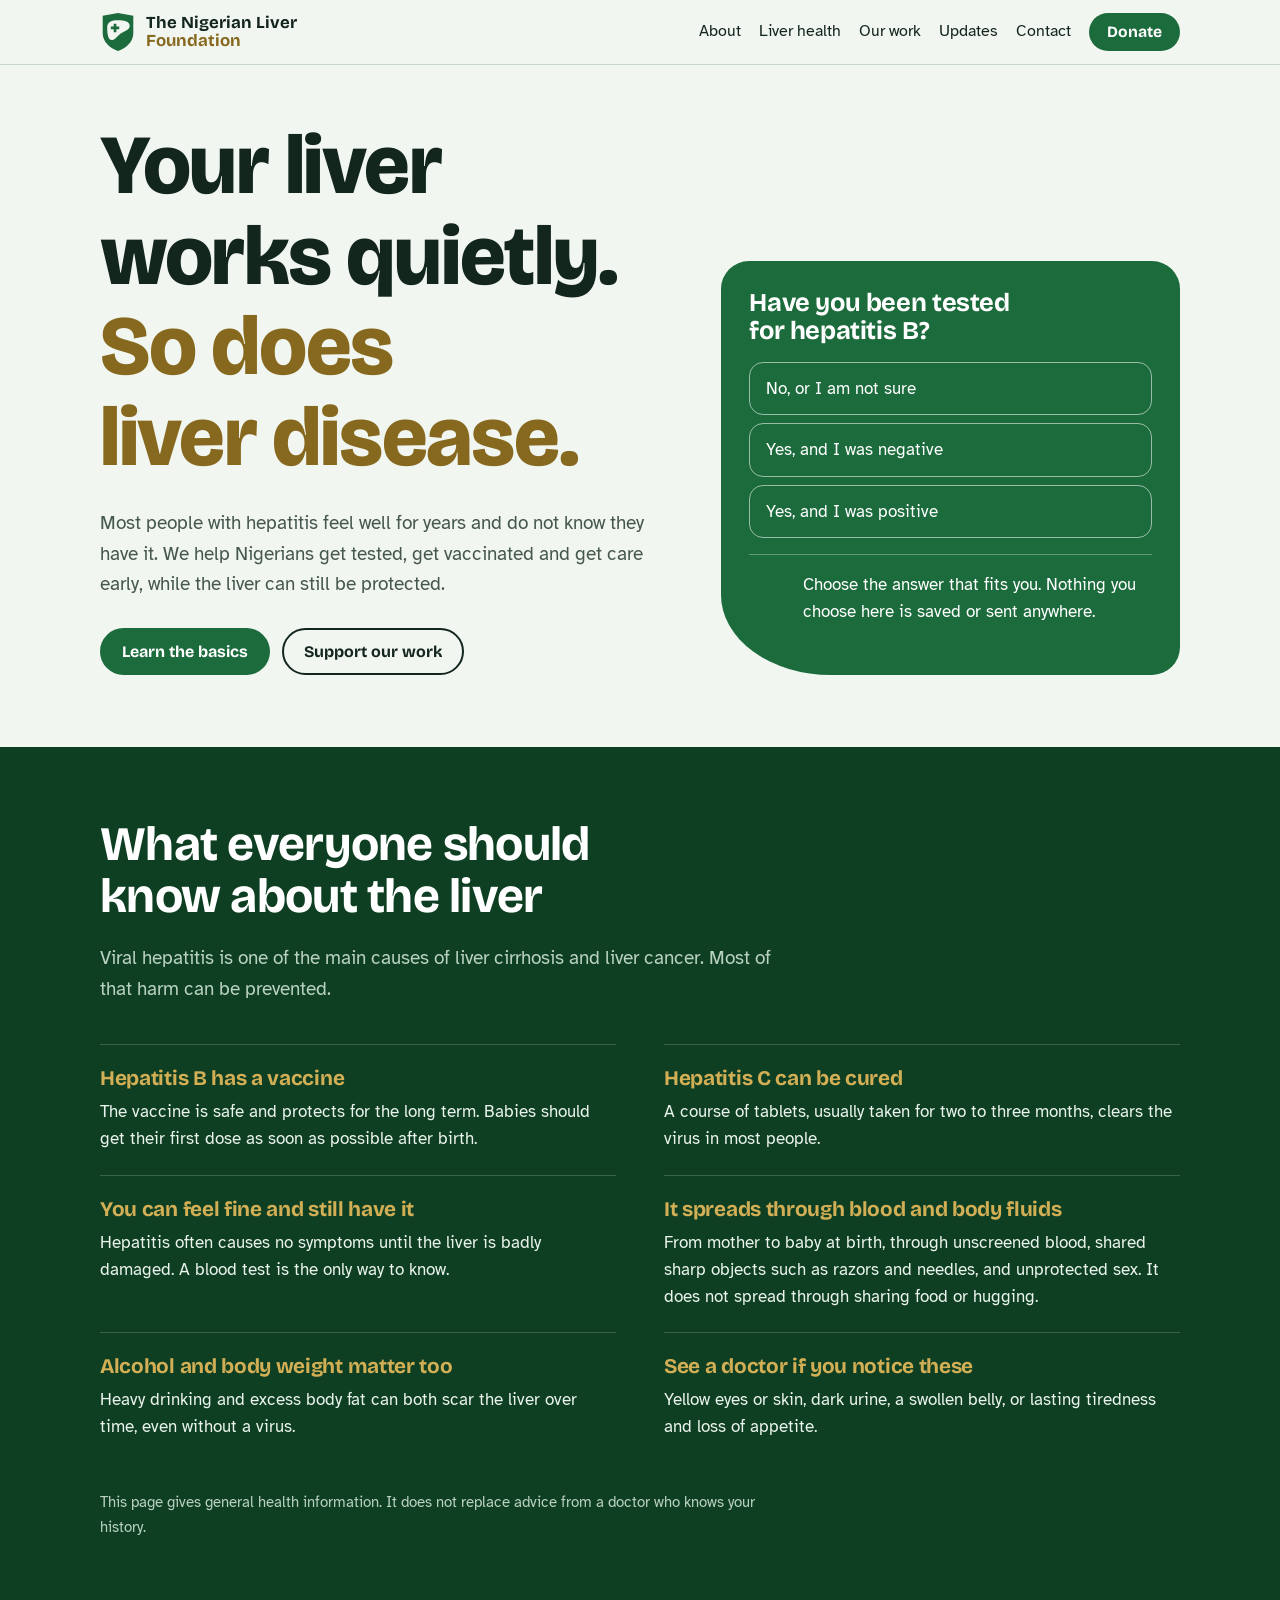
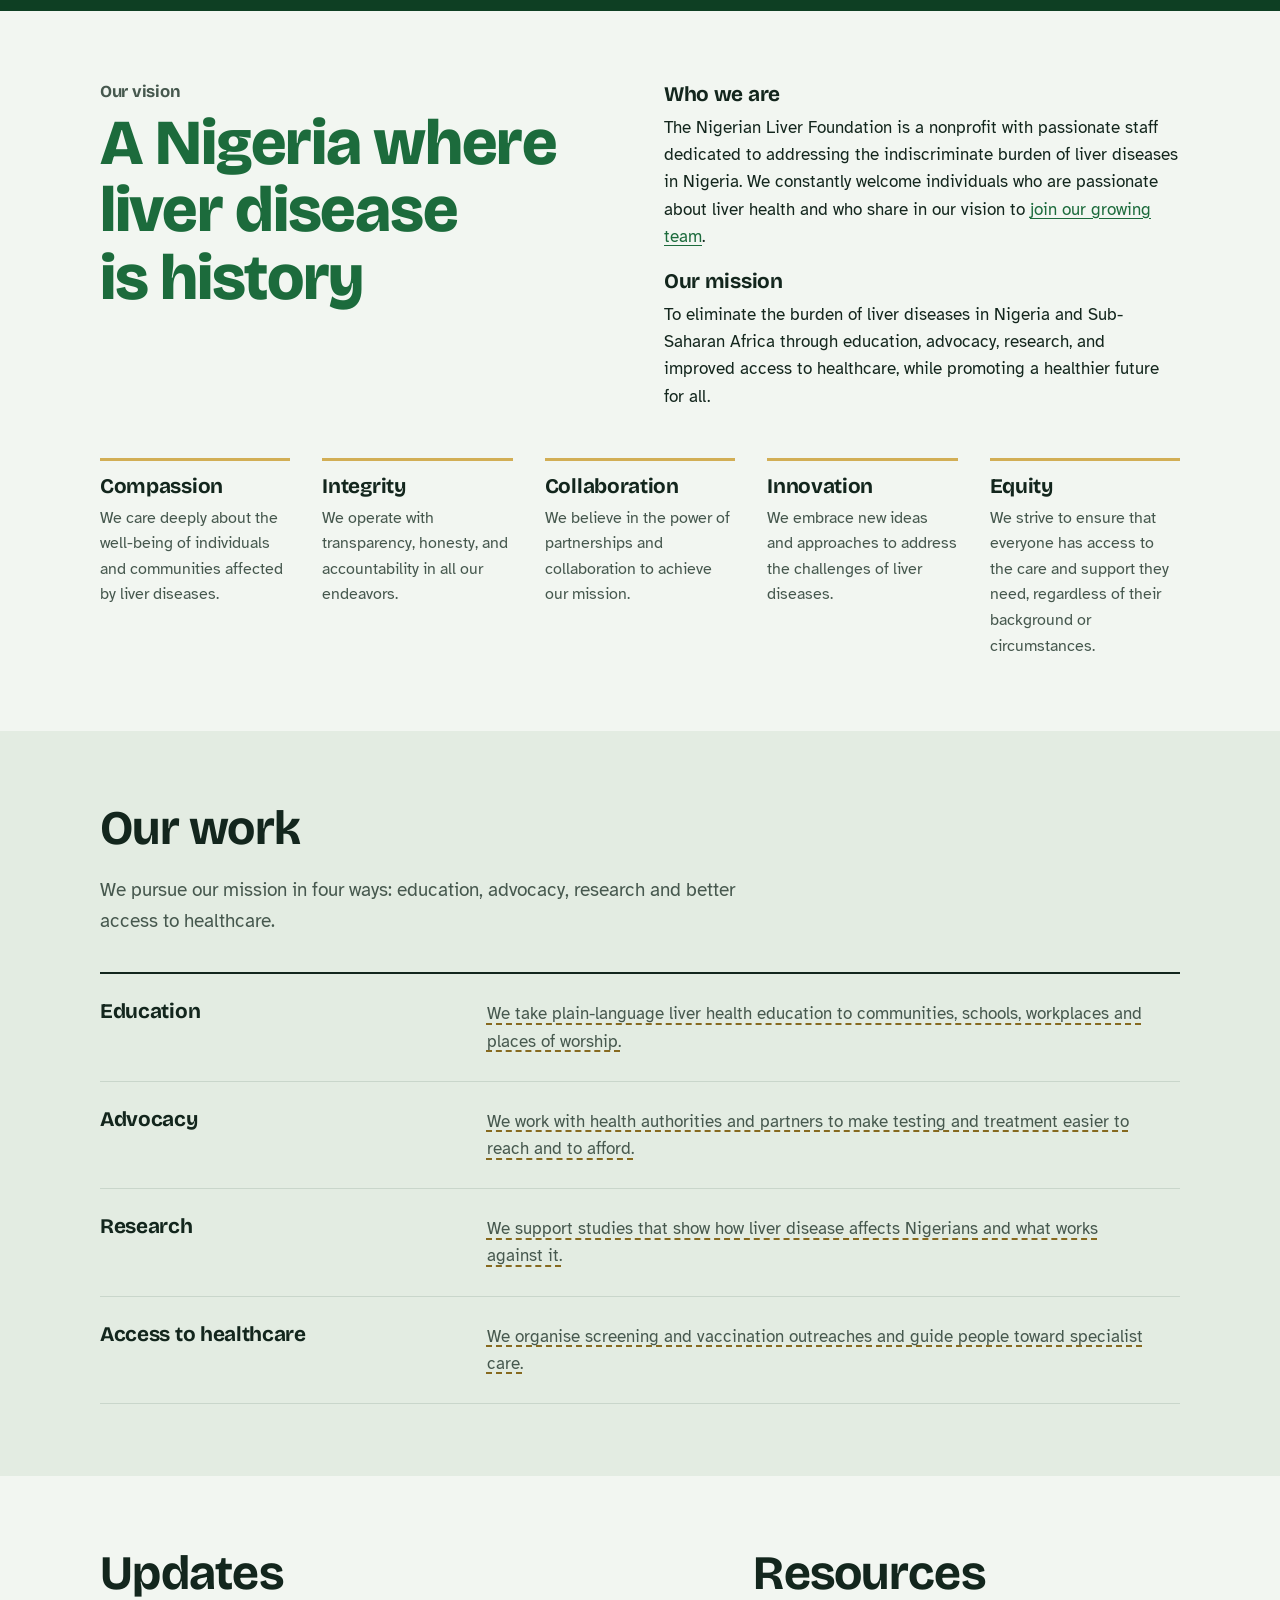
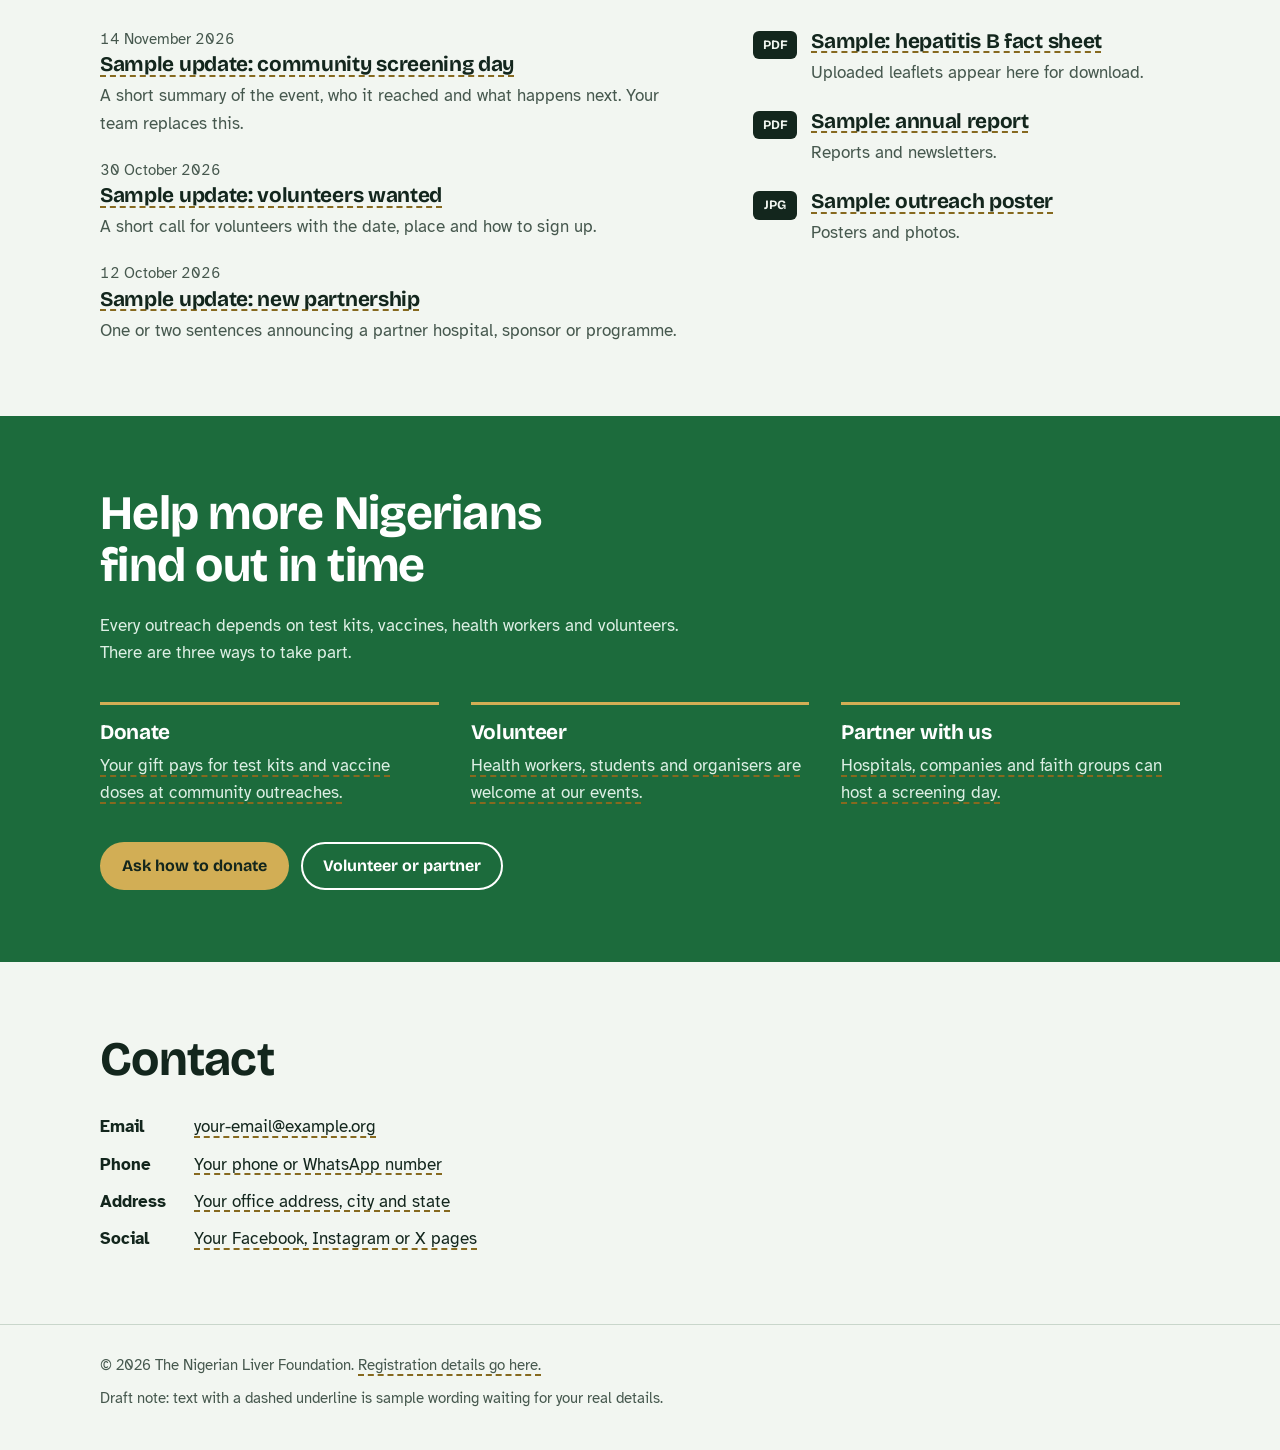
==== index.html @ a6fe19b7 "Add files via upload" ====
<!DOCTYPE html>
<html lang="en">
<head>
<meta charset="utf-8">
<meta name="viewport" content="width=device-width, initial-scale=1">
<title>The Nigerian Liver Foundation</title>
<meta name="description" content="The Nigerian Liver Foundation works to prevent liver disease in Nigeria through awareness, screening, patient support and advocacy.">
<link rel="preconnect" href="https://fonts.googleapis.com">
<link rel="preconnect" href="https://fonts.gstatic.com" crossorigin>
<link href="https://fonts.googleapis.com/css2?family=Atkinson+Hyperlegible:wght@400;700&family=Bricolage+Grotesque:opsz,wght@12..96,500;12..96,700;12..96,800&display=swap" rel="stylesheet">
<style>
/* Layout idea: one left-aligned column on a pale leaf-white page; a single
   liver-maroon block in the hero carries the testing check; everything else stays quiet. */
:root {
  color-scheme: light;
  --paper: #F2F6F1;
  --paper-deep: #E3ECE2;
  --ink: #13261D;
  --ink-soft: #46584E;
  --green: #1C6B3C;
  --green-deep: #0E3F23;
  --liver: #1C6B3C;
  --liver-deep: #0E3F23;
  --gold: #D2AE55;
  --gold-ink: #86691F;
  --line: #C9D6CB;
  --display: "Bricolage Grotesque", "Trebuchet MS", "Segoe UI", sans-serif;
  --body: "Atkinson Hyperlegible", Verdana, "Segoe UI", sans-serif;
  --wrap: 1120px;
}
* { box-sizing: border-box; }
html { scroll-behavior: smooth; }
@media (prefers-reduced-motion: reduce) { html { scroll-behavior: auto; } }
body {
  margin: 0;
  background: var(--paper);
  color: var(--ink);
  font-family: var(--body);
  font-size: 1.0625rem;
  line-height: 1.6;
}
img, svg { max-width: 100%; }
a { color: var(--green); text-underline-offset: 3px; }
a:hover { color: var(--green-deep); }
:focus-visible { outline: 3px solid var(--gold); outline-offset: 3px; border-radius: 4px; }
h1, h2, h3 { font-family: var(--display); line-height: 1.08; margin: 0; text-wrap: balance; letter-spacing: -0.015em; }
h1 { font-size: clamp(2.5rem, 8.2vw, 5.25rem); font-weight: 800; }
h2 { font-size: clamp(1.9rem, 4.6vw, 3rem); font-weight: 700; }
h3 { font-size: 1.3rem; font-weight: 700; line-height: 1.2; }
p { margin: 0; }
.wrap { max-width: var(--wrap); margin: 0 auto; padding: 0 20px; }
.band { padding: 72px 0; }
.lede { font-size: 1.2rem; color: var(--ink-soft); max-width: 58ch; }
.stack { display: flex; flex-direction: column; gap: 20px; }

/* sample text marker */
.ph { text-decoration: underline dashed var(--gold-ink); text-decoration-thickness: 1.5px; text-underline-offset: 4px; }

/* header */
.top { border-bottom: 1px solid var(--line); background: var(--paper); position: sticky; top: 0; z-index: 5; }
.top .wrap { display: flex; align-items: center; justify-content: space-between; gap: 16px; min-height: 64px; flex-wrap: wrap; padding-top: 8px; padding-bottom: 8px; }
.brand { display: flex; align-items: center; gap: 10px; text-decoration: none; color: var(--ink); font-family: var(--display); font-weight: 700; font-size: 1.05rem; line-height: 1.1; }
.mark { width: 36px; height: 42px; flex: none; }
.top nav { display: flex; gap: 4px 18px; flex-wrap: wrap; align-items: center; }
.top nav a { color: var(--ink); text-decoration: none; font-size: 0.98rem; padding: 6px 0; }
.top nav a:hover { text-decoration: underline; }
.btn { display: inline-block; font-family: var(--display); font-weight: 700; font-size: 1rem; text-decoration: none; padding: 12px 20px; border-radius: 999px; border: 2px solid transparent; cursor: pointer; line-height: 1.2; }
.btn-green { background: var(--green); color: #fff; }
.btn-green:hover { background: var(--green-deep); color: #fff; }
.btn-gold { background: var(--gold); color: var(--ink); }
.btn-gold:hover { background: #E3C36F; color: var(--ink); }
.btn-line { border-color: var(--ink); color: var(--ink); background: transparent; }
.btn-line:hover { background: var(--ink); color: var(--paper); }
.top nav a.btn { padding: 8px 16px; color: #fff; }

/* hero */
.hero { padding: 56px 0 72px; }
.hero-grid { display: grid; grid-template-columns: minmax(0, 1.25fr) minmax(0, 1fr); gap: 48px; align-items: end; }
.hero h1 span { display: block; color: var(--gold-ink); }
.brand .gold { color: var(--gold-ink); }

/* about */
.about-grid { display: grid; grid-template-columns: minmax(0, 1fr) minmax(0, 1fr); gap: 48px; align-items: start; }
.vision { font-family: var(--display); font-weight: 800; font-size: clamp(2.2rem, 6vw, 4rem); line-height: 1.05; letter-spacing: -0.02em; color: var(--green); text-wrap: balance; margin-top: 8px; }
.about-grid h3 { margin-bottom: 6px; }
.about-grid p { max-width: 60ch; }
.small-head { font-family: var(--display); font-weight: 700; font-size: 1.05rem; color: var(--ink-soft); }
.values { list-style: none; margin: 48px 0 0; padding: 0; display: grid; grid-template-columns: repeat(auto-fit, minmax(190px, 1fr)); gap: 28px 32px; }
.values li { border-top: 3px solid var(--gold); padding-top: 14px; }
.values h3 { margin-bottom: 6px; }
.values p { color: var(--ink-soft); font-size: 1rem; }
.hero .lede { margin-top: 24px; }
.hero-actions { display: flex; gap: 12px; flex-wrap: wrap; margin-top: 28px; }

.check { background: var(--liver); color: #fff; padding: 28px; border-radius: 28px 28px 28px 110px / 28px 28px 28px 80px; }
.check h2 { font-size: 1.6rem; }
.check p { color: #DDEFE4; }
.check .opts { display: flex; flex-direction: column; gap: 8px; margin-top: 18px; }
.check button { font: inherit; text-align: left; background: transparent; color: #fff; border: 1.5px solid rgba(255,255,255,.55); border-radius: 14px; padding: 12px 16px; cursor: pointer; }
.check button:hover { background: var(--liver-deep); }
.check button[aria-pressed="true"] { background: #fff; color: var(--liver-deep); border-color: #fff; font-weight: 700; }
.check .answer { margin-top: 16px; padding: 16px 0 0 54px; border-top: 1px solid rgba(255,255,255,.3); min-height: 5.5em; color: #fff; }

/* facts */
.facts { background: var(--green-deep); color: #EAF3EC; }
.facts h2 { color: #fff; max-width: 18ch; }
.facts .lede { color: #B9D1C1; }
.fact-list { list-style: none; margin: 40px 0 0; padding: 0; display: grid; grid-template-columns: repeat(2, minmax(0, 1fr)); gap: 0 48px; }
.fact-list li { padding: 22px 0; border-top: 1px solid rgba(255,255,255,.18); }
.fact-list h3 { color: var(--gold); margin-bottom: 6px; }
.note { font-size: 0.95rem; color: #B9D1C1; margin-top: 28px; max-width: 70ch; }

/* programmes */
.rows { margin-top: 36px; border-top: 2px solid var(--ink); }
.row { display: grid; grid-template-columns: minmax(0, 1fr) minmax(0, 2fr); gap: 8px 40px; padding: 26px 0; border-bottom: 1px solid var(--line); }
.row p { color: var(--ink-soft); max-width: 60ch; }

/* updates + resources */
.split { display: grid; grid-template-columns: minmax(0, 1.4fr) minmax(0, 1fr); gap: 56px; }
.tint { background: var(--paper-deep); }
.item-list { list-style: none; margin: 28px 0 0; padding: 0; display: flex; flex-direction: column; gap: 22px; }
.item-list time, .item-list .meta { display: block; font-size: 0.92rem; color: var(--ink-soft); font-variant-numeric: tabular-nums; }
.item-list h3 { margin: 2px 0 4px; }
.item-list p { color: var(--ink-soft); }
.files li { display: flex; gap: 14px; align-items: flex-start; }
.files .ext { flex: none; font-family: var(--display); font-weight: 700; font-size: 0.8rem; background: var(--ink); color: var(--paper); border-radius: 6px; padding: 4px 8px; margin-top: 3px; min-width: 44px; text-align: center; }

/* give */
.give { background: var(--green); color: #fff; }
.give h2 { max-width: 16ch; }
.give p { color: #DDEFE4; max-width: 56ch; }
.give-grid { display: grid; grid-template-columns: repeat(3, minmax(0, 1fr)); gap: 32px; margin-top: 36px; }
.give-grid div { border-top: 3px solid var(--gold); padding-top: 16px; }
.give-grid h3 { margin-bottom: 6px; }
.give .hero-actions { margin-top: 36px; }
.give .btn-line { border-color: #fff; color: #fff; }
.give .btn-line:hover { background: #fff; color: var(--green-deep); }

/* contact + footer */
.contact dl { margin: 28px 0 0; display: grid; grid-template-columns: max-content minmax(0, 1fr); gap: 10px 28px; }
.contact dt { font-weight: 700; }
.contact dd { margin: 0; overflow-wrap: anywhere; }
footer { border-top: 1px solid var(--line); padding: 28px 0 40px; font-size: 0.95rem; color: var(--ink-soft); }
footer .wrap { display: flex; flex-direction: column; gap: 8px; }

@media (max-width: 820px) {
  .band { padding: 52px 0; }
  .hero { padding: 36px 0 52px; }
  .hero-grid, .split, .fact-list, .give-grid, .about-grid { grid-template-columns: minmax(0, 1fr); }
  .about-grid { gap: 28px; }
  .hero-grid { gap: 36px; }
  .row { grid-template-columns: minmax(0, 1fr); }
  .top { position: static; }
  .check { border-radius: 24px 24px 24px 72px / 24px 24px 24px 56px; }
  .check .answer { padding-left: 36px; }
}
</style>
</head>
<body>

<header class="top">
  <div class="wrap">
    <a class="brand" href="#top" aria-label="The Nigerian Liver Foundation, home">
      <svg class="mark" viewBox="0 0 40 46" aria-hidden="true"><path d="M3 5 20 2l17 3v19c0 10-8 17-17 20C11 41 3 34 3 24z" fill="#1C6B3C"/><path d="M8 18c0-6 5-8 12-8 6 0 13 1 13 6 0 4-5 6-9 8-4 2-7 8-11 8-4 0-5-7-5-14z" fill="#F2F6F1"/><path d="M15.2 13.8h3v3.2h3.2v3h-3.200v3.200h-3v-3.200H12v-3h3.200z" fill="#1C6B3C"/></svg>
      <span>The Nigerian Liver<br><span class="gold">Foundation</span></span>
    </a>
    <nav aria-label="Main">
      <a href="#about">About</a>
      <a href="#liver-health">Liver health</a>
      <a href="#work">Our work</a>
      <a href="#updates">Updates</a>
      <a href="#contact">Contact</a>
      <a class="btn btn-green" href="#give">Donate</a>
    </nav>
  </div>
</header>

<main id="top">

<section class="hero">
  <div class="wrap hero-grid">
    <div>
      <h1>Your liver works quietly. <span>So does liver disease.</span></h1>
      <p class="lede">Most people with hepatitis feel well for years and do not know they have it. We help Nigerians get tested, get vaccinated and get care early, while the liver can still be protected.</p>
      <div class="hero-actions">
        <a class="btn btn-green" href="#liver-health">Learn the basics</a>
        <a class="btn btn-line" href="#give">Support our work</a>
      </div>
    </div>

    <aside class="check" aria-labelledby="check-title">
      <h2 id="check-title">Have you been tested for hepatitis B?</h2>
      <div class="opts" role="group" aria-labelledby="check-title">
        <button type="button" id="check-no" data-a="no" aria-pressed="false">No, or I am not sure</button>
        <button type="button" id="check-neg" data-a="neg" aria-pressed="false">Yes, and I was negative</button>
        <button type="button" id="check-pos" data-a="pos" aria-pressed="false">Yes, and I was positive</button>
      </div>
      <p class="answer" id="check-answer" aria-live="polite">Choose the answer that fits you. Nothing you choose here is saved or sent anywhere.</p>
    </aside>
  </div>
</section>

<section class="band facts" id="liver-health">
  <div class="wrap">
    <div class="stack">
      <h2>What everyone should know about the liver</h2>
      <p class="lede">Viral hepatitis is one of the main causes of liver cirrhosis and liver cancer. Most of that harm can be prevented.</p>
    </div>
    <ul class="fact-list">
      <li><h3>Hepatitis B has a vaccine</h3><p>The vaccine is safe and protects for the long term. Babies should get their first dose as soon as possible after birth.</p></li>
      <li><h3>Hepatitis C can be cured</h3><p>A course of tablets, usually taken for two to three months, clears the virus in most people.</p></li>
      <li><h3>You can feel fine and still have it</h3><p>Hepatitis often causes no symptoms until the liver is badly damaged. A blood test is the only way to know.</p></li>
      <li><h3>It spreads through blood and body fluids</h3><p>From mother to baby at birth, through unscreened blood, shared sharp objects such as razors and needles, and unprotected sex. It does not spread through sharing food or hugging.</p></li>
      <li><h3>Alcohol and body weight matter too</h3><p>Heavy drinking and excess body fat can both scar the liver over time, even without a virus.</p></li>
      <li><h3>See a doctor if you notice these</h3><p>Yellow eyes or skin, dark urine, a swollen belly, or lasting tiredness and loss of appetite.</p></li>
    </ul>
    <p class="note">This page gives general health information. It does not replace advice from a doctor who knows your history.</p>
  </div>
</section>

<section class="band" id="about">
  <div class="wrap">
    <div class="about-grid">
      <div>
        <h2 class="small-head">Our vision</h2>
        <p class="vision">A Nigeria where liver disease is history</p>
      </div>
      <div class="stack">
        <div>
          <h3>Who we are</h3>
          <p>The Nigerian Liver Foundation is a nonprofit with passionate staff dedicated to addressing the indiscriminate burden of liver diseases in Nigeria. We constantly welcome individuals who are passionate about liver health and who share in our vision to <a href="#contact">join our growing team</a>.</p>
        </div>
        <div>
          <h3>Our mission</h3>
          <p>To eliminate the burden of liver diseases in Nigeria and Sub-Saharan Africa through education, advocacy, research, and improved access to healthcare, while promoting a healthier future for all.</p>
        </div>
      </div>
    </div>
    <ul class="values" aria-label="Core values">
      <li><h3>Compassion</h3><p>We care deeply about the well-being of individuals and communities affected by liver diseases.</p></li>
      <li><h3>Integrity</h3><p>We operate with transparency, honesty, and accountability in all our endeavors.</p></li>
      <li><h3>Collaboration</h3><p>We believe in the power of partnerships and collaboration to achieve our mission.</p></li>
      <li><h3>Innovation</h3><p>We embrace new ideas and approaches to address the challenges of liver diseases.</p></li>
      <li><h3>Equity</h3><p>We strive to ensure that everyone has access to the care and support they need, regardless of their background or circumstances.</p></li>
    </ul>
  </div>
</section>

<section class="band tint" id="work">
  <div class="wrap">
    <div class="stack">
      <h2>Our work</h2>
      <p class="lede">We pursue our mission in four ways: education, advocacy, research and better access to healthcare.</p>
    </div>
    <div class="rows">
      <div class="row"><h3>Education</h3><p class="ph">We take plain-language liver health education to communities, schools, workplaces and places of worship.</p></div>
      <div class="row"><h3>Advocacy</h3><p class="ph">We work with health authorities and partners to make testing and treatment easier to reach and to afford.</p></div>
      <div class="row"><h3>Research</h3><p class="ph">We support studies that show how liver disease affects Nigerians and what works against it.</p></div>
      <div class="row"><h3>Access to healthcare</h3><p class="ph">We organise screening and vaccination outreaches and guide people toward specialist care.</p></div>
    </div>
  </div>
</section>

<section class="band" id="updates">
  <div class="wrap split">
    <div>
      <h2>Updates</h2>
      <ul class="item-list" id="update-list"></ul>
    </div>
    <div>
      <h2>Resources</h2>
      <ul class="item-list files" id="resource-list"></ul>
    </div>
  </div>
</section>

<section class="band give" id="give">
  <div class="wrap">
    <div class="stack">
      <h2>Help more Nigerians find out in time</h2>
      <p>Every outreach depends on test kits, vaccines, health workers and volunteers. There are three ways to take part.</p>
    </div>
    <div class="give-grid">
      <div><h3>Donate</h3><p class="ph">Your gift pays for test kits and vaccine doses at community outreaches.</p></div>
      <div><h3>Volunteer</h3><p class="ph">Health workers, students and organisers are welcome at our events.</p></div>
      <div><h3>Partner with us</h3><p class="ph">Hospitals, companies and faith groups can host a screening day.</p></div>
    </div>
    <div class="hero-actions">
      <a class="btn btn-gold" href="#contact">Ask how to donate</a>
      <a class="btn btn-line" href="#contact">Volunteer or partner</a>
    </div>
  </div>
</section>

<section class="band contact" id="contact">
  <div class="wrap">
    <h2>Contact</h2>
    <dl>
      <dt>Email</dt><dd class="ph">your-email@example.org</dd>
      <dt>Phone</dt><dd class="ph">Your phone or WhatsApp number</dd>
      <dt>Address</dt><dd class="ph">Your office address, city and state</dd>
      <dt>Social</dt><dd class="ph">Your Facebook, Instagram or X pages</dd>
    </dl>
  </div>
</section>

</main>

<footer>
  <div class="wrap">
    <p>© <span id="year">2026</span> The Nigerian Liver Foundation. <span class="ph">Registration details go here.</span></p>
    <p>Draft note: text with a dashed underline is sample wording waiting for your real details.</p>
  </div>
</footer>

<script>
/* Content your team will edit. In the live site this moves into simple
   files they can change from an editor screen, with no code. */
var CONTENT = {
  updates: [
    { date: "2026-11-14", title: "Sample update: community screening day", text: "A short summary of the event, who it reached and what happens next. Your team replaces this.", sample: true },
    { date: "2026-10-30", title: "Sample update: volunteers wanted", text: "A short call for volunteers with the date, place and how to sign up.", sample: true },
    { date: "2026-10-12", title: "Sample update: new partnership", text: "One or two sentences announcing a partner hospital, sponsor or programme.", sample: true }
  ],
  resources: [
    { type: "PDF", title: "Sample: hepatitis B fact sheet", note: "Uploaded leaflets appear here for download.", sample: true },
    { type: "PDF", title: "Sample: annual report", note: "Reports and newsletters.", sample: true },
    { type: "JPG", title: "Sample: outreach poster", note: "Posters and photos.", sample: true }
  ]
};

var ANSWERS = {
  no: "A simple blood test will tell you. Ask any hospital or laboratory for a hepatitis B test (HBsAg). Results are often ready the same day.",
  neg: "Good. If you have not been vaccinated, ask a health facility about the hepatitis B vaccine. It is given as a short series of injections.",
  pos: "Many people with hepatitis B live long, healthy lives. See a doctor for regular check-ups, and encourage your family and partner to get tested."
};

function el(tag, cls, text) {
  var n = document.createElement(tag);
  if (cls) n.className = cls;
  if (text) n.textContent = text;
  return n;
}
function niceDate(iso) {
  var p = iso.split("-");
  var months = ["January","February","March","April","May","June","July","August","September","October","November","December"];
  return Number(p[2]) + " " + months[Number(p[1]) - 1] + " " + p[0];
}

var ul = document.getElementById("update-list");
CONTENT.updates.forEach(function (u) {
  var li = el("li");
  var t = el("time", "", niceDate(u.date)); t.setAttribute("datetime", u.date);
  li.appendChild(t);
  li.appendChild(el("h3", u.sample ? "ph" : "", u.title));
  li.appendChild(el("p", "", u.text));
  ul.appendChild(li);
});

var rl = document.getElementById("resource-list");
CONTENT.resources.forEach(function (r) {
  var li = el("li");
  li.appendChild(el("span", "ext", r.type));
  var d = el("div");
  d.appendChild(el("h3", r.sample ? "ph" : "", r.title));
  d.appendChild(el("p", "", r.note));
  li.appendChild(d);
  rl.appendChild(li);
});

var buttons = document.querySelectorAll(".check button");
buttons.forEach(function (b) {
  b.addEventListener("click", function () {
    buttons.forEach(function (x) { x.setAttribute("aria-pressed", "false"); });
    b.setAttribute("aria-pressed", "true");
    document.getElementById("check-answer").textContent = ANSWERS[b.getAttribute("data-a")];
  });
});
document.getElementById("year").textContent = new Date().getFullYear();
</script>
</body>
</html>
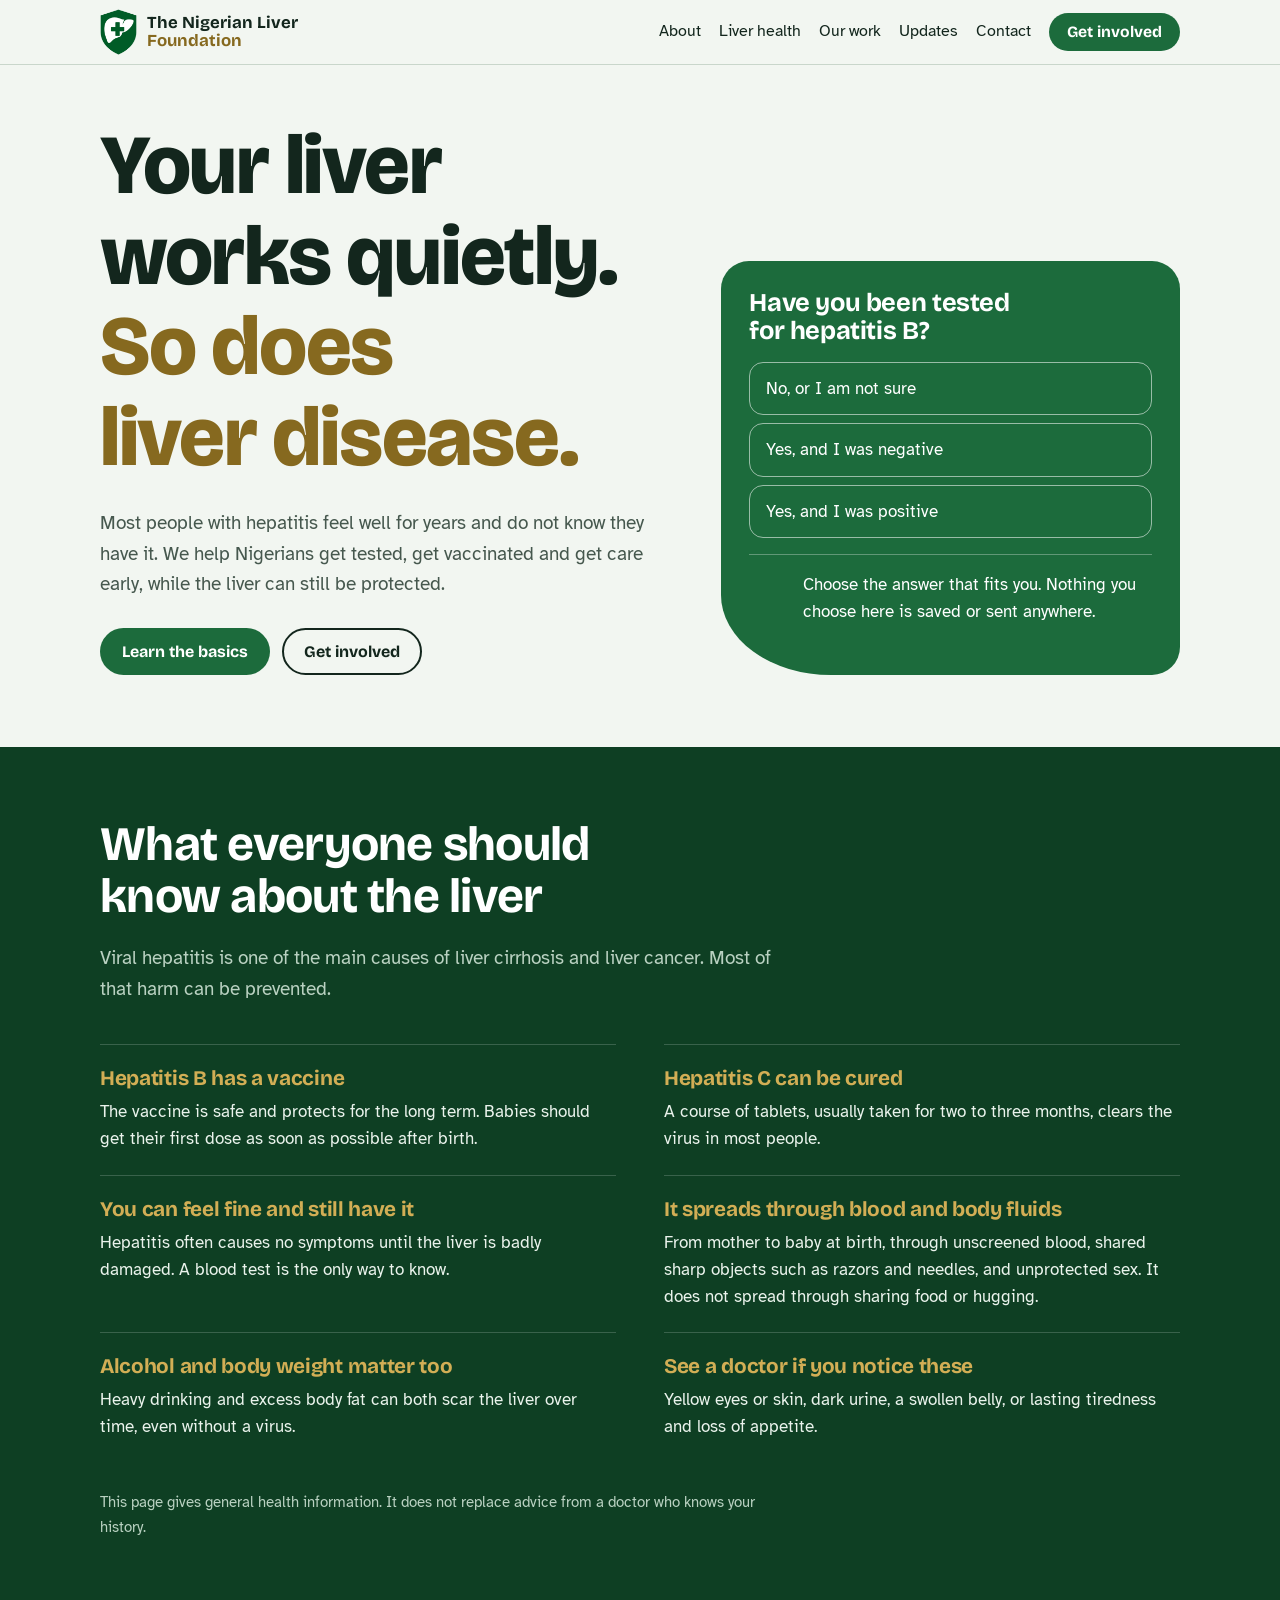
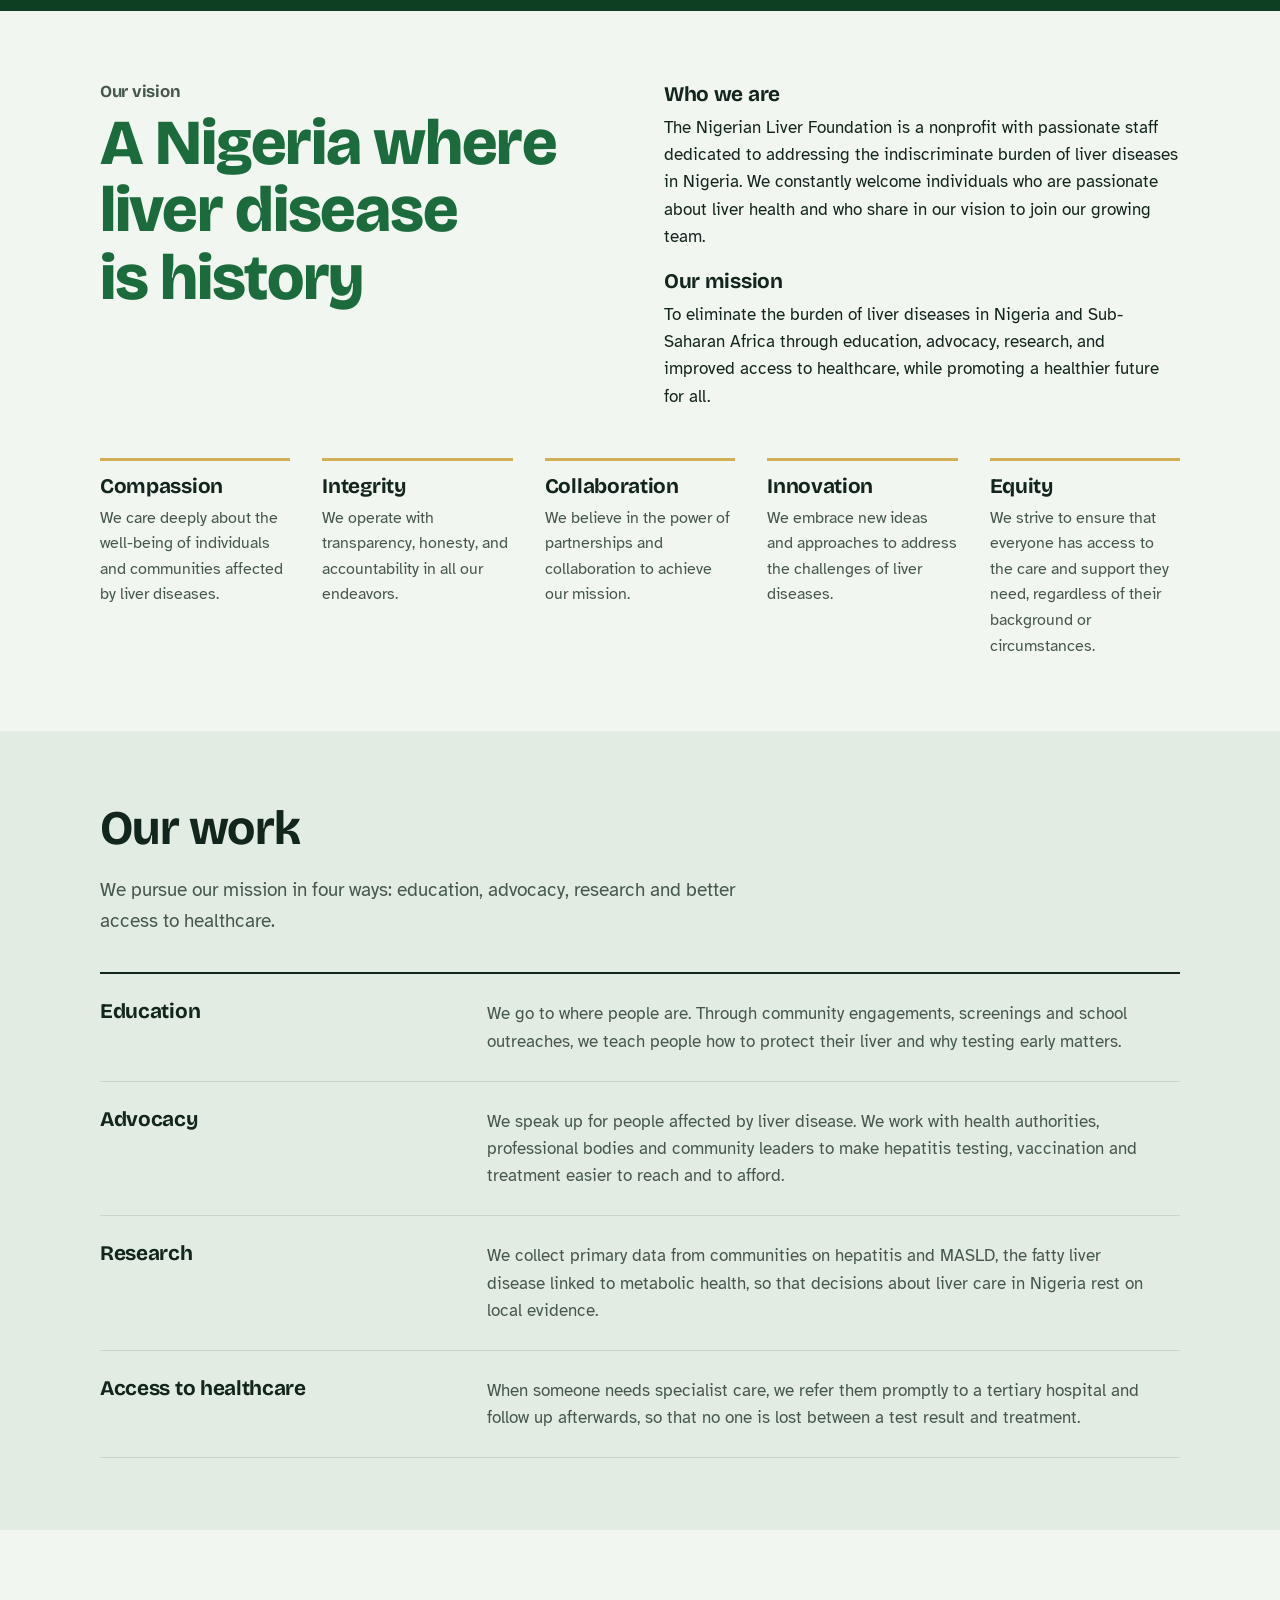
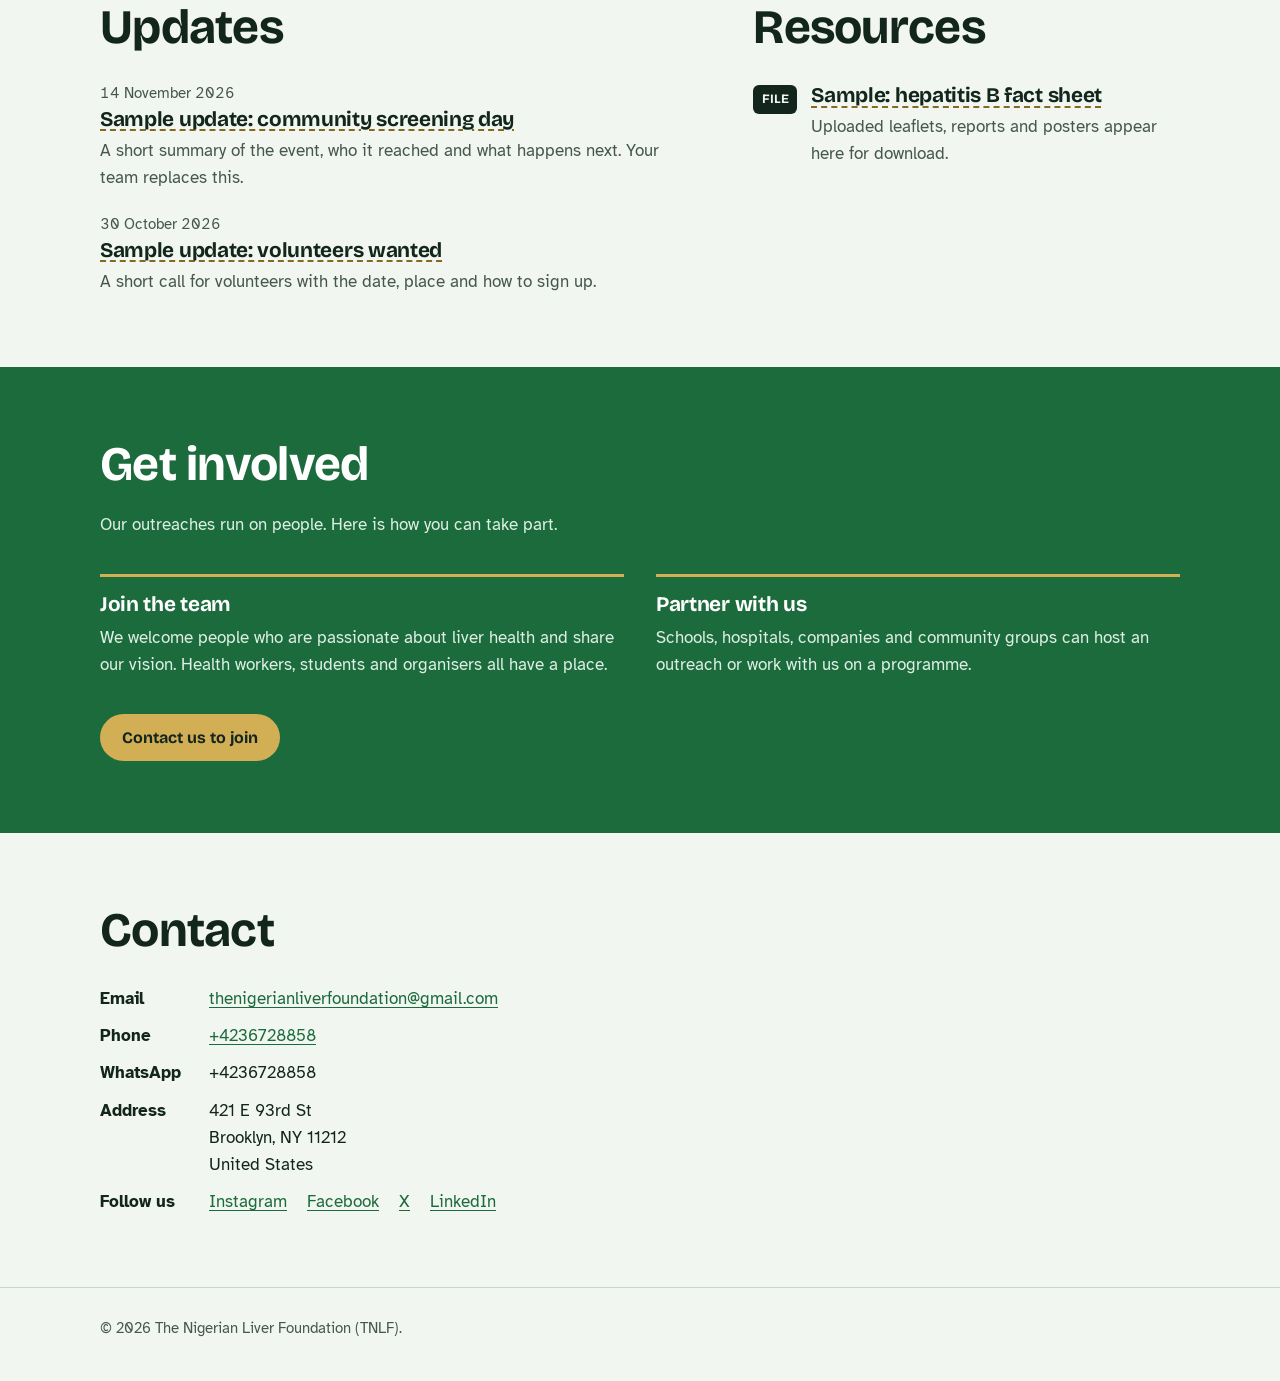
==== commit 68565295: "Add files via upload" ====
--- a/index.html
+++ b/index.html
@@ -4,6 +4,7 @@
 <meta charset="utf-8">
 <meta name="viewport" content="width=device-width, initial-scale=1">
 <title>The Nigerian Liver Foundation</title>
+<link rel="icon" type="image/png" href="logo.png">
 <meta name="description" content="The Nigerian Liver Foundation works to prevent liver disease in Nigeria through awareness, screening, patient support and advocacy.">
 <link rel="preconnect" href="https://fonts.googleapis.com">
 <link rel="preconnect" href="https://fonts.gstatic.com" crossorigin>
@@ -60,7 +61,7 @@
 .top { border-bottom: 1px solid var(--line); background: var(--paper); position: sticky; top: 0; z-index: 5; }
 .top .wrap { display: flex; align-items: center; justify-content: space-between; gap: 16px; min-height: 64px; flex-wrap: wrap; padding-top: 8px; padding-bottom: 8px; }
 .brand { display: flex; align-items: center; gap: 10px; text-decoration: none; color: var(--ink); font-family: var(--display); font-weight: 700; font-size: 1.05rem; line-height: 1.1; }
-.mark { width: 36px; height: 42px; flex: none; }
+.mark { width: auto; height: 46px; flex: none; }
 .top nav { display: flex; gap: 4px 18px; flex-wrap: wrap; align-items: center; }
 .top nav a { color: var(--ink); text-decoration: none; font-size: 0.98rem; padding: 6px 0; }
 .top nav a:hover { text-decoration: underline; }
@@ -129,7 +130,7 @@
 .give { background: var(--green); color: #fff; }
 .give h2 { max-width: 16ch; }
 .give p { color: #DDEFE4; max-width: 56ch; }
-.give-grid { display: grid; grid-template-columns: repeat(3, minmax(0, 1fr)); gap: 32px; margin-top: 36px; }
+.give-grid { display: grid; grid-template-columns: repeat(2, minmax(0, 1fr)); gap: 32px; margin-top: 36px; }
 .give-grid div { border-top: 3px solid var(--gold); padding-top: 16px; }
 .give-grid h3 { margin-bottom: 6px; }
 .give .hero-actions { margin-top: 36px; }
@@ -139,7 +140,8 @@
 /* contact + footer */
 .contact dl { margin: 28px 0 0; display: grid; grid-template-columns: max-content minmax(0, 1fr); gap: 10px 28px; }
 .contact dt { font-weight: 700; }
-.contact dd { margin: 0; overflow-wrap: anywhere; }
+.contact dd { margin: 0; overflow-wrap: anywhere; white-space: pre-line; }
+.contact .social { display: flex; flex-wrap: wrap; gap: 6px 20px; white-space: normal; }
 footer { border-top: 1px solid var(--line); padding: 28px 0 40px; font-size: 0.95rem; color: var(--ink-soft); }
 footer .wrap { display: flex; flex-direction: column; gap: 8px; }
 
@@ -161,7 +163,7 @@
 <header class="top">
   <div class="wrap">
     <a class="brand" href="#top" aria-label="The Nigerian Liver Foundation, home">
-      <svg class="mark" viewBox="0 0 40 46" aria-hidden="true"><path d="M3 5 20 2l17 3v19c0 10-8 17-17 20C11 41 3 34 3 24z" fill="#1C6B3C"/><path d="M8 18c0-6 5-8 12-8 6 0 13 1 13 6 0 4-5 6-9 8-4 2-7 8-11 8-4 0-5-7-5-14z" fill="#F2F6F1"/><path d="M15.2 13.8h3v3.2h3.2v3h-3.200v3.200h-3v-3.200H12v-3h3.200z" fill="#1C6B3C"/></svg>
+      <img class="mark" src="logo.png" alt="" width="143" height="176">
       <span>The Nigerian Liver<br><span class="gold">Foundation</span></span>
     </a>
     <nav aria-label="Main">
@@ -170,7 +172,7 @@
       <a href="#work">Our work</a>
       <a href="#updates">Updates</a>
       <a href="#contact">Contact</a>
-      <a class="btn btn-green" href="#give">Donate</a>
+      <a class="btn btn-green" href="#give">Get involved</a>
     </nav>
   </div>
 </header>
@@ -184,7 +186,7 @@
       <p class="lede">Most people with hepatitis feel well for years and do not know they have it. We help Nigerians get tested, get vaccinated and get care early, while the liver can still be protected.</p>
       <div class="hero-actions">
         <a class="btn btn-green" href="#liver-health">Learn the basics</a>
-        <a class="btn btn-line" href="#give">Support our work</a>
+        <a class="btn btn-line" href="#give">Get involved</a>
       </div>
     </div>
 
@@ -223,26 +225,20 @@
     <div class="about-grid">
       <div>
         <h2 class="small-head">Our vision</h2>
-        <p class="vision">A Nigeria where liver disease is history</p>
+        <p class="vision" data-k="about.vision">A Nigeria where liver disease is history</p>
       </div>
       <div class="stack">
         <div>
           <h3>Who we are</h3>
-          <p>The Nigerian Liver Foundation is a nonprofit with passionate staff dedicated to addressing the indiscriminate burden of liver diseases in Nigeria. We constantly welcome individuals who are passionate about liver health and who share in our vision to <a href="#contact">join our growing team</a>.</p>
+          <p data-k="about.who">The Nigerian Liver Foundation is a nonprofit with passionate staff dedicated to addressing the indiscriminate burden of liver diseases in Nigeria. We constantly welcome individuals who are passionate about liver health and who share in our vision to join our growing team.</p>
         </div>
         <div>
           <h3>Our mission</h3>
-          <p>To eliminate the burden of liver diseases in Nigeria and Sub-Saharan Africa through education, advocacy, research, and improved access to healthcare, while promoting a healthier future for all.</p>
+          <p data-k="about.mission">To eliminate the burden of liver diseases in Nigeria and Sub-Saharan Africa through education, advocacy, research, and improved access to healthcare, while promoting a healthier future for all.</p>
         </div>
       </div>
     </div>
-    <ul class="values" aria-label="Core values">
-      <li><h3>Compassion</h3><p>We care deeply about the well-being of individuals and communities affected by liver diseases.</p></li>
-      <li><h3>Integrity</h3><p>We operate with transparency, honesty, and accountability in all our endeavors.</p></li>
-      <li><h3>Collaboration</h3><p>We believe in the power of partnerships and collaboration to achieve our mission.</p></li>
-      <li><h3>Innovation</h3><p>We embrace new ideas and approaches to address the challenges of liver diseases.</p></li>
-      <li><h3>Equity</h3><p>We strive to ensure that everyone has access to the care and support they need, regardless of their background or circumstances.</p></li>
-    </ul>
+    <ul class="values" aria-label="Core values" id="value-list"></ul>
   </div>
 </section>
 
@@ -252,12 +248,7 @@
       <h2>Our work</h2>
       <p class="lede">We pursue our mission in four ways: education, advocacy, research and better access to healthcare.</p>
     </div>
-    <div class="rows">
-      <div class="row"><h3>Education</h3><p class="ph">We take plain-language liver health education to communities, schools, workplaces and places of worship.</p></div>
-      <div class="row"><h3>Advocacy</h3><p class="ph">We work with health authorities and partners to make testing and treatment easier to reach and to afford.</p></div>
-      <div class="row"><h3>Research</h3><p class="ph">We support studies that show how liver disease affects Nigerians and what works against it.</p></div>
-      <div class="row"><h3>Access to healthcare</h3><p class="ph">We organise screening and vaccination outreaches and guide people toward specialist care.</p></div>
-    </div>
+    <div class="rows" id="programme-list"></div>
   </div>
 </section>
 
@@ -277,17 +268,12 @@
 <section class="band give" id="give">
   <div class="wrap">
     <div class="stack">
-      <h2>Help more Nigerians find out in time</h2>
-      <p>Every outreach depends on test kits, vaccines, health workers and volunteers. There are three ways to take part.</p>
-    </div>
-    <div class="give-grid">
-      <div><h3>Donate</h3><p class="ph">Your gift pays for test kits and vaccine doses at community outreaches.</p></div>
-      <div><h3>Volunteer</h3><p class="ph">Health workers, students and organisers are welcome at our events.</p></div>
-      <div><h3>Partner with us</h3><p class="ph">Hospitals, companies and faith groups can host a screening day.</p></div>
-    </div>
+      <h2>Get involved</h2>
+      <p>Our outreaches run on people. Here is how you can take part.</p>
+    </div>
+    <div class="give-grid" id="involved-list"></div>
     <div class="hero-actions">
-      <a class="btn btn-gold" href="#contact">Ask how to donate</a>
-      <a class="btn btn-line" href="#contact">Volunteer or partner</a>
+      <a class="btn btn-gold" href="#contact">Contact us to join</a>
     </div>
   </div>
 </section>
@@ -295,12 +281,7 @@
 <section class="band contact" id="contact">
   <div class="wrap">
     <h2>Contact</h2>
-    <dl>
-      <dt>Email</dt><dd class="ph">your-email@example.org</dd>
-      <dt>Phone</dt><dd class="ph">Your phone or WhatsApp number</dd>
-      <dt>Address</dt><dd class="ph">Your office address, city and state</dd>
-      <dt>Social</dt><dd class="ph">Your Facebook, Instagram or X pages</dd>
-    </dl>
+    <dl id="contact-list"></dl>
   </div>
 </section>
 
@@ -308,8 +289,7 @@
 
 <footer>
   <div class="wrap">
-    <p>© <span id="year">2026</span> The Nigerian Liver Foundation. <span class="ph">Registration details go here.</span></p>
-    <p>Draft note: text with a dashed underline is sample wording waiting for your real details.</p>
+    <p>© <span id="year">2026</span> The Nigerian Liver Foundation (TNLF).</p>
   </div>
 </footer>
 
@@ -342,31 +322,163 @@
   return n;
 }
 function niceDate(iso) {
-  var p = iso.split("-");
+  var p = String(iso || "").slice(0, 10).split("-");
+  if (p.length < 3) return String(iso || "");
   var months = ["January","February","March","April","May","June","July","August","September","October","November","December"];
   return Number(p[2]) + " " + months[Number(p[1]) - 1] + " " + p[0];
 }
 
-var ul = document.getElementById("update-list");
-CONTENT.updates.forEach(function (u) {
-  var li = el("li");
-  var t = el("time", "", niceDate(u.date)); t.setAttribute("datetime", u.date);
-  li.appendChild(t);
-  li.appendChild(el("h3", u.sample ? "ph" : "", u.title));
-  li.appendChild(el("p", "", u.text));
-  ul.appendChild(li);
-});
-
-var rl = document.getElementById("resource-list");
-CONTENT.resources.forEach(function (r) {
-  var li = el("li");
-  li.appendChild(el("span", "ext", r.type));
-  var d = el("div");
-  d.appendChild(el("h3", r.sample ? "ph" : "", r.title));
-  d.appendChild(el("p", "", r.note));
-  li.appendChild(d);
-  rl.appendChild(li);
-});
+function isSample(title) { return /^sample/i.test(String(title || "")); }
+
+function showUpdates(list) {
+  var ul = document.getElementById("update-list");
+  ul.textContent = "";
+  list.slice().sort(function (a, b) { return String(b.date).localeCompare(String(a.date)); }).forEach(function (u) {
+    var li = el("li");
+    var t = el("time", "", niceDate(u.date)); t.setAttribute("datetime", String(u.date || "").slice(0, 10));
+    li.appendChild(t);
+    li.appendChild(el("h3", isSample(u.title) ? "ph" : "", u.title));
+    if (u.text) li.appendChild(el("p", "", u.text));
+    ul.appendChild(li);
+  });
+}
+
+function showResources(list) {
+  var rl = document.getElementById("resource-list");
+  rl.textContent = "";
+  list.forEach(function (r) {
+    var li = el("li");
+    var m = /\.([a-z0-9]{2,4})$/i.exec(r.file || "");
+    li.appendChild(el("span", "ext", (m ? m[1] : (r.type || "File")).toUpperCase()));
+    var d = el("div");
+    var h = el("h3", isSample(r.title) ? "ph" : "");
+    if (r.file) { var a = el("a", "", r.title); a.href = r.file; h.appendChild(a); } else { h.textContent = r.title; }
+    d.appendChild(h);
+    if (r.note) d.appendChild(el("p", "", r.note));
+    li.appendChild(d);
+    rl.appendChild(li);
+  });
+}
+
+/* Show the built-in samples first, then replace them with the team's files. */
+showUpdates(CONTENT.updates);
+showResources(CONTENT.resources);
+function load(file, show) {
+  fetch(file, { cache: "no-store" })
+    .then(function (r) { if (!r.ok) throw new Error(r.status); return r.json(); })
+    .then(function (data) { if (Array.isArray(data) && data.length) show(data); })
+    .catch(function () { /* keep the samples */ });
+}
+load("updates.json", showUpdates);
+load("resources.json", showResources);
+
+var SITE = {
+  "about": {
+    "vision": "A Nigeria where liver disease is history",
+    "who": "The Nigerian Liver Foundation is a nonprofit with passionate staff dedicated to addressing the indiscriminate burden of liver diseases in Nigeria. We constantly welcome individuals who are passionate about liver health and who share in our vision to join our growing team.",
+    "mission": "To eliminate the burden of liver diseases in Nigeria and Sub-Saharan Africa through education, advocacy, research, and improved access to healthcare, while promoting a healthier future for all."
+  },
+  "values": [
+    {
+      "name": "Compassion",
+      "text": "We care deeply about the well-being of individuals and communities affected by liver diseases."
+    },
+    {
+      "name": "Integrity",
+      "text": "We operate with transparency, honesty, and accountability in all our endeavors."
+    },
+    {
+      "name": "Collaboration",
+      "text": "We believe in the power of partnerships and collaboration to achieve our mission."
+    },
+    {
+      "name": "Innovation",
+      "text": "We embrace new ideas and approaches to address the challenges of liver diseases."
+    },
+    {
+      "name": "Equity",
+      "text": "We strive to ensure that everyone has access to the care and support they need, regardless of their background or circumstances."
+    }
+  ],
+  "programmes": [
+    {
+      "name": "Education",
+      "text": "We go to where people are. Through community engagements, screenings and school outreaches, we teach people how to protect their liver and why testing early matters."
+    },
+    {
+      "name": "Advocacy",
+      "text": "We speak up for people affected by liver disease. We work with health authorities, professional bodies and community leaders to make hepatitis testing, vaccination and treatment easier to reach and to afford."
+    },
+    {
+      "name": "Research",
+      "text": "We collect primary data from communities on hepatitis and MASLD, the fatty liver disease linked to metabolic health, so that decisions about liver care in Nigeria rest on local evidence."
+    },
+    {
+      "name": "Access to healthcare",
+      "text": "When someone needs specialist care, we refer them promptly to a tertiary hospital and follow up afterwards, so that no one is lost between a test result and treatment."
+    }
+  ],
+  "involved": [
+    {
+      "name": "Join the team",
+      "text": "We welcome people who are passionate about liver health and share our vision. Health workers, students and organisers all have a place."
+    },
+    {
+      "name": "Partner with us",
+      "text": "Schools, hospitals, companies and community groups can host an outreach or work with us on a programme."
+    }
+  ],
+  "contact": {
+    "email": "thenigerianliverfoundation@gmail.com",
+    "phone": "+4236728858",
+    "whatsapp": "+4236728858",
+    "address": "421 E 93rd St\nBrooklyn, NY 11212\nUnited States",
+    "instagram": "https://www.instagram.com/thenigerianliverfoundation",
+    "facebook": "https://www.facebook.com/share/1GESCUrgD4/",
+    "x": "https://x.com/tnlfprojects",
+    "linkedin": "https://www.linkedin.com/company/the-nigerian-liver-foundation/"
+  }
+};
+
+function pairs(id, list, tag, cls) {
+  var box = document.getElementById(id);
+  if (!box || !Array.isArray(list) || !list.length) return;
+  box.textContent = "";
+  list.forEach(function (it) {
+    var n = el(tag, cls || "");
+    n.appendChild(el("h3", "", it.name));
+    n.appendChild(el("p", "", it.text));
+    box.appendChild(n);
+  });
+}
+function link(href, text) { var a = el("a", "", text); a.href = href; return a; }
+function showSite(s) {
+  document.querySelectorAll("[data-k]").forEach(function (n) {
+    var v = n.getAttribute("data-k").split(".").reduce(function (o, k) { return o && o[k]; }, s);
+    if (typeof v === "string" && v.trim()) n.textContent = v;
+  });
+  pairs("value-list", s.values, "li");
+  pairs("programme-list", s.programmes, "div", "row");
+  pairs("involved-list", s.involved, "div");
+  var c = s.contact || {}, dl = document.getElementById("contact-list");
+  dl.textContent = "";
+  function row(label, node) { dl.appendChild(el("dt", "", label)); var dd = el("dd"); dd.appendChild(node); dl.appendChild(dd); return dd; }
+  if (c.email) row("Email", link("mailto:" + c.email, c.email));
+  if (c.phone) row("Phone", link("tel:" + c.phone.replace(/[^+\d]/g, ""), c.phone));
+  if (c.whatsapp) row("WhatsApp", document.createTextNode(c.whatsapp));
+  if (c.address) row("Address", document.createTextNode(c.address));
+  var soc = [["Instagram", c.instagram], ["Facebook", c.facebook], ["X", c.x], ["LinkedIn", c.linkedin]].filter(function (p) { return p[1]; });
+  if (soc.length) {
+    var wrap = el("span", "social");
+    soc.forEach(function (p) { wrap.appendChild(link(p[1], p[0])); });
+    row("Follow us", wrap);
+  }
+}
+showSite(SITE);
+fetch("site.json", { cache: "no-store" })
+  .then(function (r) { if (!r.ok) throw new Error(r.status); return r.json(); })
+  .then(function (d) { if (d && typeof d === "object") showSite(d); })
+  .catch(function () { /* keep the built-in text */ });
 
 var buttons = document.querySelectorAll(".check button");
 buttons.forEach(function (b) {
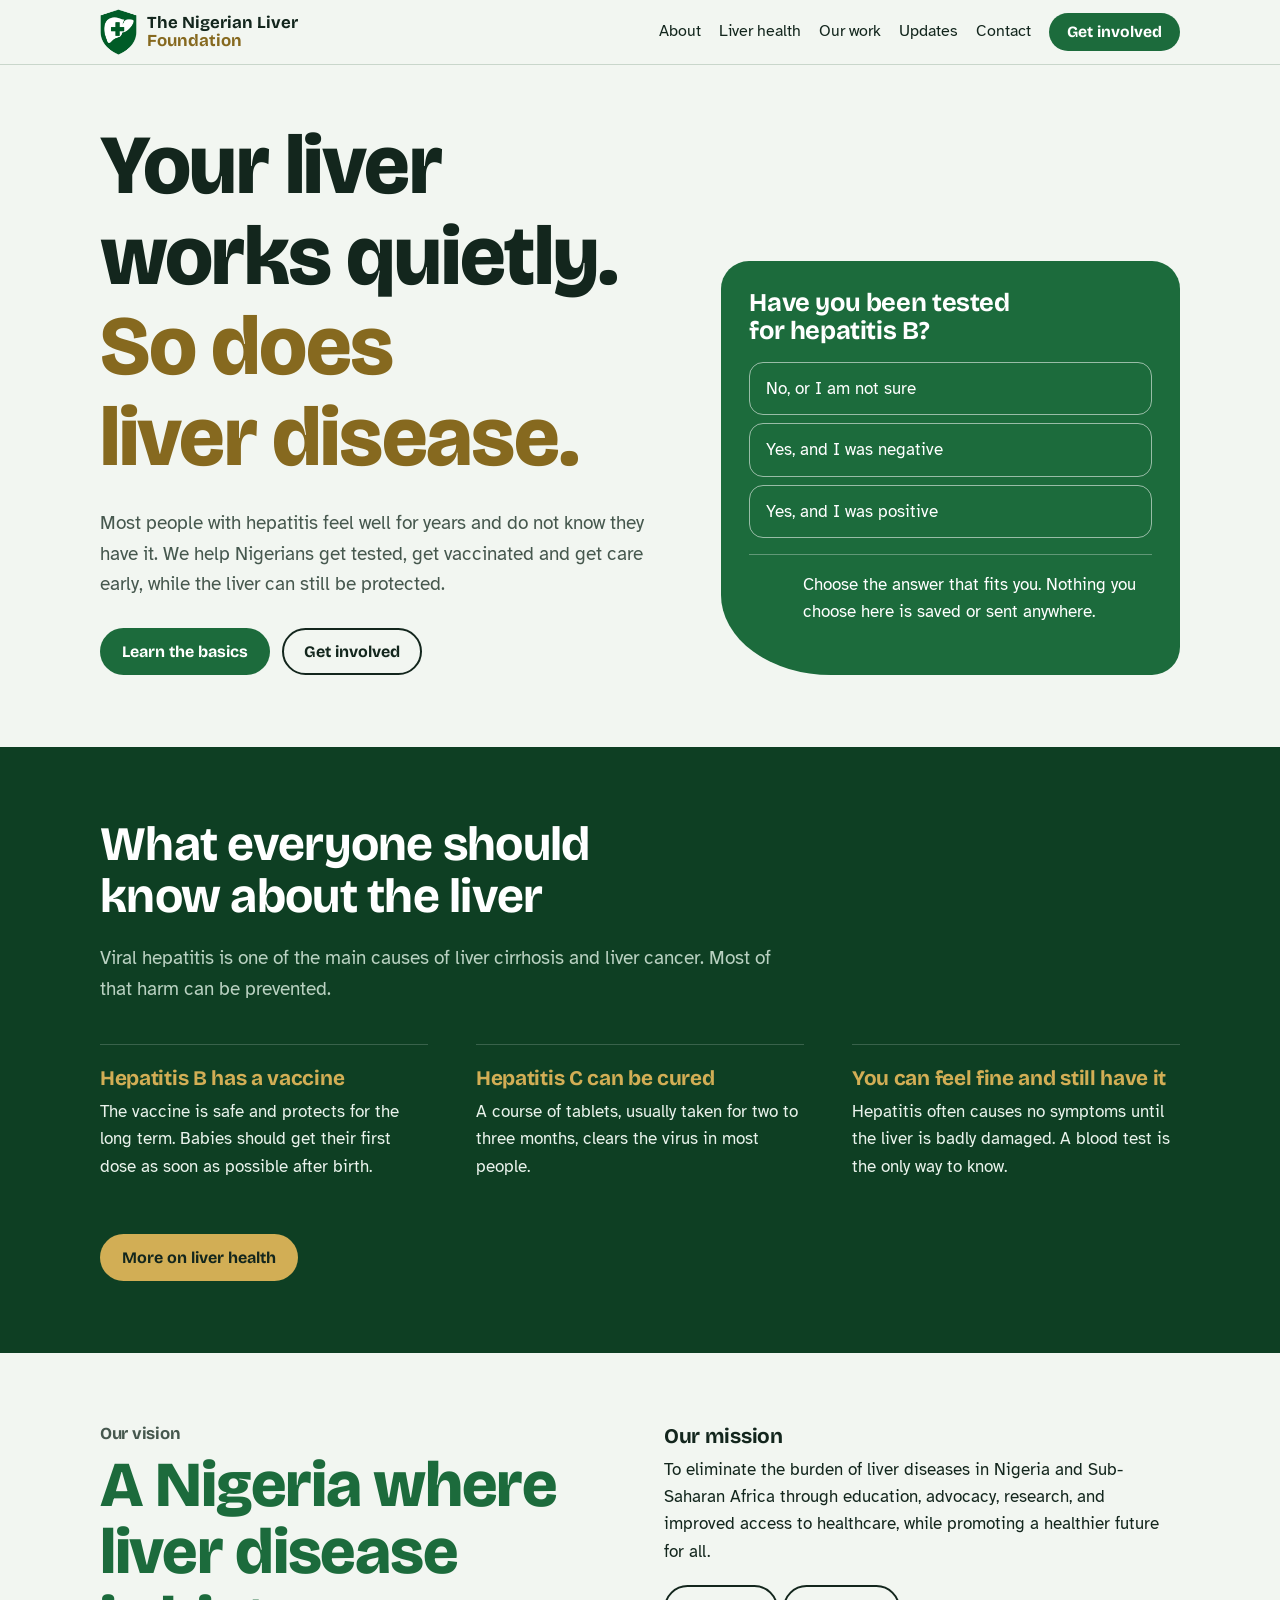
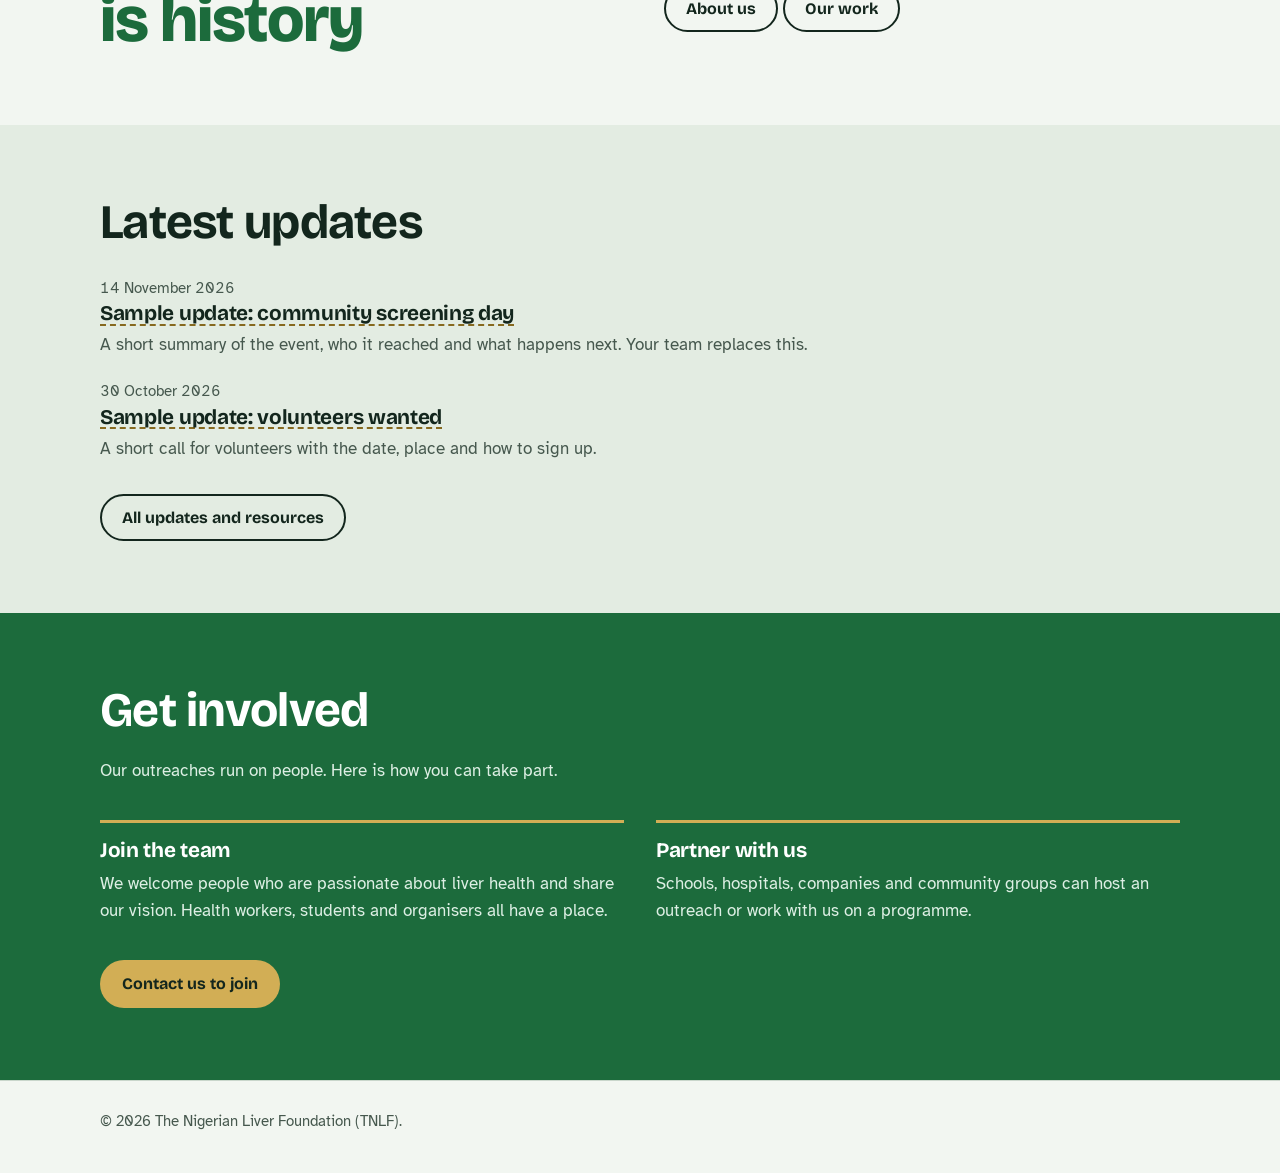
==== commit 3501f388: "Split site into seven pages with shared styles and script Co-Authored-By: Claude Fable 5.2 <noreply@" ====
--- a/index.html
+++ b/index.html
@@ -4,175 +4,28 @@
 <meta charset="utf-8">
 <meta name="viewport" content="width=device-width, initial-scale=1">
 <title>The Nigerian Liver Foundation</title>
+<meta name="description" content="The Nigerian Liver Foundation works to end liver disease in Nigeria through education, advocacy, research and better access to healthcare.">
 <link rel="icon" type="image/png" href="logo.png">
-<meta name="description" content="The Nigerian Liver Foundation works to prevent liver disease in Nigeria through awareness, screening, patient support and advocacy.">
 <link rel="preconnect" href="https://fonts.googleapis.com">
 <link rel="preconnect" href="https://fonts.gstatic.com" crossorigin>
 <link href="https://fonts.googleapis.com/css2?family=Atkinson+Hyperlegible:wght@400;700&family=Bricolage+Grotesque:opsz,wght@12..96,500;12..96,700;12..96,800&display=swap" rel="stylesheet">
-<style>
-/* Layout idea: one left-aligned column on a pale leaf-white page; a single
-   liver-maroon block in the hero carries the testing check; everything else stays quiet. */
-:root {
-  color-scheme: light;
-  --paper: #F2F6F1;
-  --paper-deep: #E3ECE2;
-  --ink: #13261D;
-  --ink-soft: #46584E;
-  --green: #1C6B3C;
-  --green-deep: #0E3F23;
-  --liver: #1C6B3C;
-  --liver-deep: #0E3F23;
-  --gold: #D2AE55;
-  --gold-ink: #86691F;
-  --line: #C9D6CB;
-  --display: "Bricolage Grotesque", "Trebuchet MS", "Segoe UI", sans-serif;
-  --body: "Atkinson Hyperlegible", Verdana, "Segoe UI", sans-serif;
-  --wrap: 1120px;
-}
-* { box-sizing: border-box; }
-html { scroll-behavior: smooth; }
-@media (prefers-reduced-motion: reduce) { html { scroll-behavior: auto; } }
-body {
-  margin: 0;
-  background: var(--paper);
-  color: var(--ink);
-  font-family: var(--body);
-  font-size: 1.0625rem;
-  line-height: 1.6;
-}
-img, svg { max-width: 100%; }
-a { color: var(--green); text-underline-offset: 3px; }
-a:hover { color: var(--green-deep); }
-:focus-visible { outline: 3px solid var(--gold); outline-offset: 3px; border-radius: 4px; }
-h1, h2, h3 { font-family: var(--display); line-height: 1.08; margin: 0; text-wrap: balance; letter-spacing: -0.015em; }
-h1 { font-size: clamp(2.5rem, 8.2vw, 5.25rem); font-weight: 800; }
-h2 { font-size: clamp(1.9rem, 4.6vw, 3rem); font-weight: 700; }
-h3 { font-size: 1.3rem; font-weight: 700; line-height: 1.2; }
-p { margin: 0; }
-.wrap { max-width: var(--wrap); margin: 0 auto; padding: 0 20px; }
-.band { padding: 72px 0; }
-.lede { font-size: 1.2rem; color: var(--ink-soft); max-width: 58ch; }
-.stack { display: flex; flex-direction: column; gap: 20px; }
-
-/* sample text marker */
-.ph { text-decoration: underline dashed var(--gold-ink); text-decoration-thickness: 1.5px; text-underline-offset: 4px; }
-
-/* header */
-.top { border-bottom: 1px solid var(--line); background: var(--paper); position: sticky; top: 0; z-index: 5; }
-.top .wrap { display: flex; align-items: center; justify-content: space-between; gap: 16px; min-height: 64px; flex-wrap: wrap; padding-top: 8px; padding-bottom: 8px; }
-.brand { display: flex; align-items: center; gap: 10px; text-decoration: none; color: var(--ink); font-family: var(--display); font-weight: 700; font-size: 1.05rem; line-height: 1.1; }
-.mark { width: auto; height: 46px; flex: none; }
-.top nav { display: flex; gap: 4px 18px; flex-wrap: wrap; align-items: center; }
-.top nav a { color: var(--ink); text-decoration: none; font-size: 0.98rem; padding: 6px 0; }
-.top nav a:hover { text-decoration: underline; }
-.btn { display: inline-block; font-family: var(--display); font-weight: 700; font-size: 1rem; text-decoration: none; padding: 12px 20px; border-radius: 999px; border: 2px solid transparent; cursor: pointer; line-height: 1.2; }
-.btn-green { background: var(--green); color: #fff; }
-.btn-green:hover { background: var(--green-deep); color: #fff; }
-.btn-gold { background: var(--gold); color: var(--ink); }
-.btn-gold:hover { background: #E3C36F; color: var(--ink); }
-.btn-line { border-color: var(--ink); color: var(--ink); background: transparent; }
-.btn-line:hover { background: var(--ink); color: var(--paper); }
-.top nav a.btn { padding: 8px 16px; color: #fff; }
-
-/* hero */
-.hero { padding: 56px 0 72px; }
-.hero-grid { display: grid; grid-template-columns: minmax(0, 1.25fr) minmax(0, 1fr); gap: 48px; align-items: end; }
-.hero h1 span { display: block; color: var(--gold-ink); }
-.brand .gold { color: var(--gold-ink); }
-
-/* about */
-.about-grid { display: grid; grid-template-columns: minmax(0, 1fr) minmax(0, 1fr); gap: 48px; align-items: start; }
-.vision { font-family: var(--display); font-weight: 800; font-size: clamp(2.2rem, 6vw, 4rem); line-height: 1.05; letter-spacing: -0.02em; color: var(--green); text-wrap: balance; margin-top: 8px; }
-.about-grid h3 { margin-bottom: 6px; }
-.about-grid p { max-width: 60ch; }
-.small-head { font-family: var(--display); font-weight: 700; font-size: 1.05rem; color: var(--ink-soft); }
-.values { list-style: none; margin: 48px 0 0; padding: 0; display: grid; grid-template-columns: repeat(auto-fit, minmax(190px, 1fr)); gap: 28px 32px; }
-.values li { border-top: 3px solid var(--gold); padding-top: 14px; }
-.values h3 { margin-bottom: 6px; }
-.values p { color: var(--ink-soft); font-size: 1rem; }
-.hero .lede { margin-top: 24px; }
-.hero-actions { display: flex; gap: 12px; flex-wrap: wrap; margin-top: 28px; }
-
-.check { background: var(--liver); color: #fff; padding: 28px; border-radius: 28px 28px 28px 110px / 28px 28px 28px 80px; }
-.check h2 { font-size: 1.6rem; }
-.check p { color: #DDEFE4; }
-.check .opts { display: flex; flex-direction: column; gap: 8px; margin-top: 18px; }
-.check button { font: inherit; text-align: left; background: transparent; color: #fff; border: 1.5px solid rgba(255,255,255,.55); border-radius: 14px; padding: 12px 16px; cursor: pointer; }
-.check button:hover { background: var(--liver-deep); }
-.check button[aria-pressed="true"] { background: #fff; color: var(--liver-deep); border-color: #fff; font-weight: 700; }
-.check .answer { margin-top: 16px; padding: 16px 0 0 54px; border-top: 1px solid rgba(255,255,255,.3); min-height: 5.5em; color: #fff; }
-
-/* facts */
-.facts { background: var(--green-deep); color: #EAF3EC; }
-.facts h2 { color: #fff; max-width: 18ch; }
-.facts .lede { color: #B9D1C1; }
-.fact-list { list-style: none; margin: 40px 0 0; padding: 0; display: grid; grid-template-columns: repeat(2, minmax(0, 1fr)); gap: 0 48px; }
-.fact-list li { padding: 22px 0; border-top: 1px solid rgba(255,255,255,.18); }
-.fact-list h3 { color: var(--gold); margin-bottom: 6px; }
-.note { font-size: 0.95rem; color: #B9D1C1; margin-top: 28px; max-width: 70ch; }
-
-/* programmes */
-.rows { margin-top: 36px; border-top: 2px solid var(--ink); }
-.row { display: grid; grid-template-columns: minmax(0, 1fr) minmax(0, 2fr); gap: 8px 40px; padding: 26px 0; border-bottom: 1px solid var(--line); }
-.row p { color: var(--ink-soft); max-width: 60ch; }
-
-/* updates + resources */
-.split { display: grid; grid-template-columns: minmax(0, 1.4fr) minmax(0, 1fr); gap: 56px; }
-.tint { background: var(--paper-deep); }
-.item-list { list-style: none; margin: 28px 0 0; padding: 0; display: flex; flex-direction: column; gap: 22px; }
-.item-list time, .item-list .meta { display: block; font-size: 0.92rem; color: var(--ink-soft); font-variant-numeric: tabular-nums; }
-.item-list h3 { margin: 2px 0 4px; }
-.item-list p { color: var(--ink-soft); }
-.files li { display: flex; gap: 14px; align-items: flex-start; }
-.files .ext { flex: none; font-family: var(--display); font-weight: 700; font-size: 0.8rem; background: var(--ink); color: var(--paper); border-radius: 6px; padding: 4px 8px; margin-top: 3px; min-width: 44px; text-align: center; }
-
-/* give */
-.give { background: var(--green); color: #fff; }
-.give h2 { max-width: 16ch; }
-.give p { color: #DDEFE4; max-width: 56ch; }
-.give-grid { display: grid; grid-template-columns: repeat(2, minmax(0, 1fr)); gap: 32px; margin-top: 36px; }
-.give-grid div { border-top: 3px solid var(--gold); padding-top: 16px; }
-.give-grid h3 { margin-bottom: 6px; }
-.give .hero-actions { margin-top: 36px; }
-.give .btn-line { border-color: #fff; color: #fff; }
-.give .btn-line:hover { background: #fff; color: var(--green-deep); }
-
-/* contact + footer */
-.contact dl { margin: 28px 0 0; display: grid; grid-template-columns: max-content minmax(0, 1fr); gap: 10px 28px; }
-.contact dt { font-weight: 700; }
-.contact dd { margin: 0; overflow-wrap: anywhere; white-space: pre-line; }
-.contact .social { display: flex; flex-wrap: wrap; gap: 6px 20px; white-space: normal; }
-footer { border-top: 1px solid var(--line); padding: 28px 0 40px; font-size: 0.95rem; color: var(--ink-soft); }
-footer .wrap { display: flex; flex-direction: column; gap: 8px; }
-
-@media (max-width: 820px) {
-  .band { padding: 52px 0; }
-  .hero { padding: 36px 0 52px; }
-  .hero-grid, .split, .fact-list, .give-grid, .about-grid { grid-template-columns: minmax(0, 1fr); }
-  .about-grid { gap: 28px; }
-  .hero-grid { gap: 36px; }
-  .row { grid-template-columns: minmax(0, 1fr); }
-  .top { position: static; }
-  .check { border-radius: 24px 24px 24px 72px / 24px 24px 24px 56px; }
-  .check .answer { padding-left: 36px; }
-}
-</style>
+<link rel="stylesheet" href="styles.css">
 </head>
 <body>
 
 <header class="top">
   <div class="wrap">
-    <a class="brand" href="#top" aria-label="The Nigerian Liver Foundation, home">
+    <a class="brand" href="index.html" aria-label="The Nigerian Liver Foundation, home">
       <img class="mark" src="logo.png" alt="" width="143" height="176">
       <span>The Nigerian Liver<br><span class="gold">Foundation</span></span>
     </a>
     <nav aria-label="Main">
-      <a href="#about">About</a>
-      <a href="#liver-health">Liver health</a>
-      <a href="#work">Our work</a>
-      <a href="#updates">Updates</a>
-      <a href="#contact">Contact</a>
-      <a class="btn btn-green" href="#give">Get involved</a>
+      <a href="about.html">About</a>
+      <a href="liver-health.html">Liver health</a>
+      <a href="our-work.html">Our work</a>
+      <a href="updates.html">Updates</a>
+      <a href="contact.html">Contact</a>
+      <a class="btn btn-green" href="get-involved.html">Get involved</a>
     </nav>
   </div>
 </header>
@@ -185,8 +38,8 @@
       <h1>Your liver works quietly. <span>So does liver disease.</span></h1>
       <p class="lede">Most people with hepatitis feel well for years and do not know they have it. We help Nigerians get tested, get vaccinated and get care early, while the liver can still be protected.</p>
       <div class="hero-actions">
-        <a class="btn btn-green" href="#liver-health">Learn the basics</a>
-        <a class="btn btn-line" href="#give">Get involved</a>
+        <a class="btn btn-green" href="liver-health.html">Learn the basics</a>
+        <a class="btn btn-line" href="get-involved.html">Get involved</a>
       </div>
     </div>
 
@@ -208,60 +61,36 @@
       <h2>What everyone should know about the liver</h2>
       <p class="lede">Viral hepatitis is one of the main causes of liver cirrhosis and liver cancer. Most of that harm can be prevented.</p>
     </div>
-    <ul class="fact-list">
+    <ul class="fact-list" style="grid-template-columns:repeat(auto-fit,minmax(240px,1fr))">
       <li><h3>Hepatitis B has a vaccine</h3><p>The vaccine is safe and protects for the long term. Babies should get their first dose as soon as possible after birth.</p></li>
       <li><h3>Hepatitis C can be cured</h3><p>A course of tablets, usually taken for two to three months, clears the virus in most people.</p></li>
       <li><h3>You can feel fine and still have it</h3><p>Hepatitis often causes no symptoms until the liver is badly damaged. A blood test is the only way to know.</p></li>
-      <li><h3>It spreads through blood and body fluids</h3><p>From mother to baby at birth, through unscreened blood, shared sharp objects such as razors and needles, and unprotected sex. It does not spread through sharing food or hugging.</p></li>
-      <li><h3>Alcohol and body weight matter too</h3><p>Heavy drinking and excess body fat can both scar the liver over time, even without a virus.</p></li>
-      <li><h3>See a doctor if you notice these</h3><p>Yellow eyes or skin, dark urine, a swollen belly, or lasting tiredness and loss of appetite.</p></li>
     </ul>
-    <p class="note">This page gives general health information. It does not replace advice from a doctor who knows your history.</p>
+    <p class="more"><a class="btn btn-gold" href="liver-health.html">More on liver health</a></p>
   </div>
 </section>
 
-<section class="band" id="about">
-  <div class="wrap">
-    <div class="about-grid">
+<section class="band">
+  <div class="wrap about-grid">
+    <div>
+      <h2 class="small-head">Our vision</h2>
+      <p class="vision" data-k="about.vision">A Nigeria where liver disease is history</p>
+    </div>
+    <div class="stack">
       <div>
-        <h2 class="small-head">Our vision</h2>
-        <p class="vision" data-k="about.vision">A Nigeria where liver disease is history</p>
+        <h3>Our mission</h3>
+        <p data-k="about.mission">To eliminate the burden of liver diseases in Nigeria and Sub-Saharan Africa through education, advocacy, research, and improved access to healthcare, while promoting a healthier future for all.</p>
       </div>
-      <div class="stack">
-        <div>
-          <h3>Who we are</h3>
-          <p data-k="about.who">The Nigerian Liver Foundation is a nonprofit with passionate staff dedicated to addressing the indiscriminate burden of liver diseases in Nigeria. We constantly welcome individuals who are passionate about liver health and who share in our vision to join our growing team.</p>
-        </div>
-        <div>
-          <h3>Our mission</h3>
-          <p data-k="about.mission">To eliminate the burden of liver diseases in Nigeria and Sub-Saharan Africa through education, advocacy, research, and improved access to healthcare, while promoting a healthier future for all.</p>
-        </div>
-      </div>
+      <p><a class="btn btn-line" href="about.html">About us</a> <a class="btn btn-line" href="our-work.html">Our work</a></p>
     </div>
-    <ul class="values" aria-label="Core values" id="value-list"></ul>
   </div>
 </section>
 
-<section class="band tint" id="work">
+<section class="band tint">
   <div class="wrap">
-    <div class="stack">
-      <h2>Our work</h2>
-      <p class="lede">We pursue our mission in four ways: education, advocacy, research and better access to healthcare.</p>
-    </div>
-    <div class="rows" id="programme-list"></div>
-  </div>
-</section>
-
-<section class="band" id="updates">
-  <div class="wrap split">
-    <div>
-      <h2>Updates</h2>
-      <ul class="item-list" id="update-list"></ul>
-    </div>
-    <div>
-      <h2>Resources</h2>
-      <ul class="item-list files" id="resource-list"></ul>
-    </div>
+    <h2>Latest updates</h2>
+    <ul class="item-list" id="update-list" data-limit="3"></ul>
+    <p class="more"><a class="btn btn-line" href="updates.html">All updates and resources</a></p>
   </div>
 </section>
 
@@ -273,15 +102,8 @@
     </div>
     <div class="give-grid" id="involved-list"></div>
     <div class="hero-actions">
-      <a class="btn btn-gold" href="#contact">Contact us to join</a>
+      <a class="btn btn-gold" href="contact.html">Contact us to join</a>
     </div>
-  </div>
-</section>
-
-<section class="band contact" id="contact">
-  <div class="wrap">
-    <h2>Contact</h2>
-    <dl id="contact-list"></dl>
   </div>
 </section>
 
@@ -293,202 +115,6 @@
   </div>
 </footer>
 
-<script>
-/* Content your team will edit. In the live site this moves into simple
-   files they can change from an editor screen, with no code. */
-var CONTENT = {
-  updates: [
-    { date: "2026-11-14", title: "Sample update: community screening day", text: "A short summary of the event, who it reached and what happens next. Your team replaces this.", sample: true },
-    { date: "2026-10-30", title: "Sample update: volunteers wanted", text: "A short call for volunteers with the date, place and how to sign up.", sample: true },
-    { date: "2026-10-12", title: "Sample update: new partnership", text: "One or two sentences announcing a partner hospital, sponsor or programme.", sample: true }
-  ],
-  resources: [
-    { type: "PDF", title: "Sample: hepatitis B fact sheet", note: "Uploaded leaflets appear here for download.", sample: true },
-    { type: "PDF", title: "Sample: annual report", note: "Reports and newsletters.", sample: true },
-    { type: "JPG", title: "Sample: outreach poster", note: "Posters and photos.", sample: true }
-  ]
-};
-
-var ANSWERS = {
-  no: "A simple blood test will tell you. Ask any hospital or laboratory for a hepatitis B test (HBsAg). Results are often ready the same day.",
-  neg: "Good. If you have not been vaccinated, ask a health facility about the hepatitis B vaccine. It is given as a short series of injections.",
-  pos: "Many people with hepatitis B live long, healthy lives. See a doctor for regular check-ups, and encourage your family and partner to get tested."
-};
-
-function el(tag, cls, text) {
-  var n = document.createElement(tag);
-  if (cls) n.className = cls;
-  if (text) n.textContent = text;
-  return n;
-}
-function niceDate(iso) {
-  var p = String(iso || "").slice(0, 10).split("-");
-  if (p.length < 3) return String(iso || "");
-  var months = ["January","February","March","April","May","June","July","August","September","October","November","December"];
-  return Number(p[2]) + " " + months[Number(p[1]) - 1] + " " + p[0];
-}
-
-function isSample(title) { return /^sample/i.test(String(title || "")); }
-
-function showUpdates(list) {
-  var ul = document.getElementById("update-list");
-  ul.textContent = "";
-  list.slice().sort(function (a, b) { return String(b.date).localeCompare(String(a.date)); }).forEach(function (u) {
-    var li = el("li");
-    var t = el("time", "", niceDate(u.date)); t.setAttribute("datetime", String(u.date || "").slice(0, 10));
-    li.appendChild(t);
-    li.appendChild(el("h3", isSample(u.title) ? "ph" : "", u.title));
-    if (u.text) li.appendChild(el("p", "", u.text));
-    ul.appendChild(li);
-  });
-}
-
-function showResources(list) {
-  var rl = document.getElementById("resource-list");
-  rl.textContent = "";
-  list.forEach(function (r) {
-    var li = el("li");
-    var m = /\.([a-z0-9]{2,4})$/i.exec(r.file || "");
-    li.appendChild(el("span", "ext", (m ? m[1] : (r.type || "File")).toUpperCase()));
-    var d = el("div");
-    var h = el("h3", isSample(r.title) ? "ph" : "");
-    if (r.file) { var a = el("a", "", r.title); a.href = r.file; h.appendChild(a); } else { h.textContent = r.title; }
-    d.appendChild(h);
-    if (r.note) d.appendChild(el("p", "", r.note));
-    li.appendChild(d);
-    rl.appendChild(li);
-  });
-}
-
-/* Show the built-in samples first, then replace them with the team's files. */
-showUpdates(CONTENT.updates);
-showResources(CONTENT.resources);
-function load(file, show) {
-  fetch(file, { cache: "no-store" })
-    .then(function (r) { if (!r.ok) throw new Error(r.status); return r.json(); })
-    .then(function (data) { if (Array.isArray(data) && data.length) show(data); })
-    .catch(function () { /* keep the samples */ });
-}
-load("updates.json", showUpdates);
-load("resources.json", showResources);
-
-var SITE = {
-  "about": {
-    "vision": "A Nigeria where liver disease is history",
-    "who": "The Nigerian Liver Foundation is a nonprofit with passionate staff dedicated to addressing the indiscriminate burden of liver diseases in Nigeria. We constantly welcome individuals who are passionate about liver health and who share in our vision to join our growing team.",
-    "mission": "To eliminate the burden of liver diseases in Nigeria and Sub-Saharan Africa through education, advocacy, research, and improved access to healthcare, while promoting a healthier future for all."
-  },
-  "values": [
-    {
-      "name": "Compassion",
-      "text": "We care deeply about the well-being of individuals and communities affected by liver diseases."
-    },
-    {
-      "name": "Integrity",
-      "text": "We operate with transparency, honesty, and accountability in all our endeavors."
-    },
-    {
-      "name": "Collaboration",
-      "text": "We believe in the power of partnerships and collaboration to achieve our mission."
-    },
-    {
-      "name": "Innovation",
-      "text": "We embrace new ideas and approaches to address the challenges of liver diseases."
-    },
-    {
-      "name": "Equity",
-      "text": "We strive to ensure that everyone has access to the care and support they need, regardless of their background or circumstances."
-    }
-  ],
-  "programmes": [
-    {
-      "name": "Education",
-      "text": "We go to where people are. Through community engagements, screenings and school outreaches, we teach people how to protect their liver and why testing early matters."
-    },
-    {
-      "name": "Advocacy",
-      "text": "We speak up for people affected by liver disease. We work with health authorities, professional bodies and community leaders to make hepatitis testing, vaccination and treatment easier to reach and to afford."
-    },
-    {
-      "name": "Research",
-      "text": "We collect primary data from communities on hepatitis and MASLD, the fatty liver disease linked to metabolic health, so that decisions about liver care in Nigeria rest on local evidence."
-    },
-    {
-      "name": "Access to healthcare",
-      "text": "When someone needs specialist care, we refer them promptly to a tertiary hospital and follow up afterwards, so that no one is lost between a test result and treatment."
-    }
-  ],
-  "involved": [
-    {
-      "name": "Join the team",
-      "text": "We welcome people who are passionate about liver health and share our vision. Health workers, students and organisers all have a place."
-    },
-    {
-      "name": "Partner with us",
-      "text": "Schools, hospitals, companies and community groups can host an outreach or work with us on a programme."
-    }
-  ],
-  "contact": {
-    "email": "thenigerianliverfoundation@gmail.com",
-    "phone": "+4236728858",
-    "whatsapp": "+4236728858",
-    "address": "421 E 93rd St\nBrooklyn, NY 11212\nUnited States",
-    "instagram": "https://www.instagram.com/thenigerianliverfoundation",
-    "facebook": "https://www.facebook.com/share/1GESCUrgD4/",
-    "x": "https://x.com/tnlfprojects",
-    "linkedin": "https://www.linkedin.com/company/the-nigerian-liver-foundation/"
-  }
-};
-
-function pairs(id, list, tag, cls) {
-  var box = document.getElementById(id);
-  if (!box || !Array.isArray(list) || !list.length) return;
-  box.textContent = "";
-  list.forEach(function (it) {
-    var n = el(tag, cls || "");
-    n.appendChild(el("h3", "", it.name));
-    n.appendChild(el("p", "", it.text));
-    box.appendChild(n);
-  });
-}
-function link(href, text) { var a = el("a", "", text); a.href = href; return a; }
-function showSite(s) {
-  document.querySelectorAll("[data-k]").forEach(function (n) {
-    var v = n.getAttribute("data-k").split(".").reduce(function (o, k) { return o && o[k]; }, s);
-    if (typeof v === "string" && v.trim()) n.textContent = v;
-  });
-  pairs("value-list", s.values, "li");
-  pairs("programme-list", s.programmes, "div", "row");
-  pairs("involved-list", s.involved, "div");
-  var c = s.contact || {}, dl = document.getElementById("contact-list");
-  dl.textContent = "";
-  function row(label, node) { dl.appendChild(el("dt", "", label)); var dd = el("dd"); dd.appendChild(node); dl.appendChild(dd); return dd; }
-  if (c.email) row("Email", link("mailto:" + c.email, c.email));
-  if (c.phone) row("Phone", link("tel:" + c.phone.replace(/[^+\d]/g, ""), c.phone));
-  if (c.whatsapp) row("WhatsApp", document.createTextNode(c.whatsapp));
-  if (c.address) row("Address", document.createTextNode(c.address));
-  var soc = [["Instagram", c.instagram], ["Facebook", c.facebook], ["X", c.x], ["LinkedIn", c.linkedin]].filter(function (p) { return p[1]; });
-  if (soc.length) {
-    var wrap = el("span", "social");
-    soc.forEach(function (p) { wrap.appendChild(link(p[1], p[0])); });
-    row("Follow us", wrap);
-  }
-}
-showSite(SITE);
-fetch("site.json", { cache: "no-store" })
-  .then(function (r) { if (!r.ok) throw new Error(r.status); return r.json(); })
-  .then(function (d) { if (d && typeof d === "object") showSite(d); })
-  .catch(function () { /* keep the built-in text */ });
-
-var buttons = document.querySelectorAll(".check button");
-buttons.forEach(function (b) {
-  b.addEventListener("click", function () {
-    buttons.forEach(function (x) { x.setAttribute("aria-pressed", "false"); });
-    b.setAttribute("aria-pressed", "true");
-    document.getElementById("check-answer").textContent = ANSWERS[b.getAttribute("data-a")];
-  });
-});
-document.getElementById("year").textContent = new Date().getFullYear();
-</script>
+<script src="site.js"></script>
 </body>
 </html>
--- a/styles.css
+++ b/styles.css
@@ -0,0 +1,157 @@
+/* Layout idea: one left-aligned column on a pale leaf-white page; a single
+   liver-maroon block in the hero carries the testing check; everything else stays quiet. */
+:root {
+  color-scheme: light;
+  --paper: #F2F6F1;
+  --paper-deep: #E3ECE2;
+  --ink: #13261D;
+  --ink-soft: #46584E;
+  --green: #1C6B3C;
+  --green-deep: #0E3F23;
+  --liver: #1C6B3C;
+  --liver-deep: #0E3F23;
+  --gold: #D2AE55;
+  --gold-ink: #86691F;
+  --line: #C9D6CB;
+  --display: "Bricolage Grotesque", "Trebuchet MS", "Segoe UI", sans-serif;
+  --body: "Atkinson Hyperlegible", Verdana, "Segoe UI", sans-serif;
+  --wrap: 1120px;
+}
+* { box-sizing: border-box; }
+html { scroll-behavior: smooth; }
+@media (prefers-reduced-motion: reduce) { html { scroll-behavior: auto; } }
+body {
+  margin: 0;
+  background: var(--paper);
+  color: var(--ink);
+  font-family: var(--body);
+  font-size: 1.0625rem;
+  line-height: 1.6;
+}
+img, svg { max-width: 100%; }
+a { color: var(--green); text-underline-offset: 3px; }
+a:hover { color: var(--green-deep); }
+:focus-visible { outline: 3px solid var(--gold); outline-offset: 3px; border-radius: 4px; }
+h1, h2, h3 { font-family: var(--display); line-height: 1.08; margin: 0; text-wrap: balance; letter-spacing: -0.015em; }
+h1 { font-size: clamp(2.5rem, 8.2vw, 5.25rem); font-weight: 800; }
+h2 { font-size: clamp(1.9rem, 4.6vw, 3rem); font-weight: 700; }
+h3 { font-size: 1.3rem; font-weight: 700; line-height: 1.2; }
+p { margin: 0; }
+.wrap { max-width: var(--wrap); margin: 0 auto; padding: 0 20px; }
+.band { padding: 72px 0; }
+.lede { font-size: 1.2rem; color: var(--ink-soft); max-width: 58ch; }
+.stack { display: flex; flex-direction: column; gap: 20px; }
+
+/* sample text marker */
+.ph { text-decoration: underline dashed var(--gold-ink); text-decoration-thickness: 1.5px; text-underline-offset: 4px; }
+
+/* header */
+.top { border-bottom: 1px solid var(--line); background: var(--paper); position: sticky; top: 0; z-index: 5; }
+.top .wrap { display: flex; align-items: center; justify-content: space-between; gap: 16px; min-height: 64px; flex-wrap: wrap; padding-top: 8px; padding-bottom: 8px; }
+.brand { display: flex; align-items: center; gap: 10px; text-decoration: none; color: var(--ink); font-family: var(--display); font-weight: 700; font-size: 1.05rem; line-height: 1.1; }
+.mark { width: auto; height: 46px; flex: none; }
+.top nav { display: flex; gap: 4px 18px; flex-wrap: wrap; align-items: center; }
+.top nav a { color: var(--ink); text-decoration: none; font-size: 0.98rem; padding: 6px 0; }
+.top nav a:hover { text-decoration: underline; }
+.btn { display: inline-block; font-family: var(--display); font-weight: 700; font-size: 1rem; text-decoration: none; padding: 12px 20px; border-radius: 999px; border: 2px solid transparent; cursor: pointer; line-height: 1.2; }
+.btn-green { background: var(--green); color: #fff; }
+.btn-green:hover { background: var(--green-deep); color: #fff; }
+.btn-gold { background: var(--gold); color: var(--ink); }
+.btn-gold:hover { background: #E3C36F; color: var(--ink); }
+.btn-line { border-color: var(--ink); color: var(--ink); background: transparent; }
+.btn-line:hover { background: var(--ink); color: var(--paper); }
+.top nav a.btn { padding: 8px 16px; color: #fff; }
+
+/* hero */
+.hero { padding: 56px 0 72px; }
+.hero-grid { display: grid; grid-template-columns: minmax(0, 1.25fr) minmax(0, 1fr); gap: 48px; align-items: end; }
+.hero h1 span { display: block; color: var(--gold-ink); }
+.brand .gold { color: var(--gold-ink); }
+
+/* about */
+.about-grid { display: grid; grid-template-columns: minmax(0, 1fr) minmax(0, 1fr); gap: 48px; align-items: start; }
+.vision { font-family: var(--display); font-weight: 800; font-size: clamp(2.2rem, 6vw, 4rem); line-height: 1.05; letter-spacing: -0.02em; color: var(--green); text-wrap: balance; margin-top: 8px; }
+.about-grid h3 { margin-bottom: 6px; }
+.about-grid p { max-width: 60ch; }
+.small-head { font-family: var(--display); font-weight: 700; font-size: 1.05rem; color: var(--ink-soft); }
+.values { list-style: none; margin: 48px 0 0; padding: 0; display: grid; grid-template-columns: repeat(auto-fit, minmax(190px, 1fr)); gap: 28px 32px; }
+.values li { border-top: 3px solid var(--gold); padding-top: 14px; }
+.values h3 { margin-bottom: 6px; }
+.values p { color: var(--ink-soft); font-size: 1rem; }
+.hero .lede { margin-top: 24px; }
+.hero-actions { display: flex; gap: 12px; flex-wrap: wrap; margin-top: 28px; }
+
+.check { background: var(--liver); color: #fff; padding: 28px; border-radius: 28px 28px 28px 110px / 28px 28px 28px 80px; }
+.check h2 { font-size: 1.6rem; }
+.check p { color: #DDEFE4; }
+.check .opts { display: flex; flex-direction: column; gap: 8px; margin-top: 18px; }
+.check button { font: inherit; text-align: left; background: transparent; color: #fff; border: 1.5px solid rgba(255,255,255,.55); border-radius: 14px; padding: 12px 16px; cursor: pointer; }
+.check button:hover { background: var(--liver-deep); }
+.check button[aria-pressed="true"] { background: #fff; color: var(--liver-deep); border-color: #fff; font-weight: 700; }
+.check .answer { margin-top: 16px; padding: 16px 0 0 54px; border-top: 1px solid rgba(255,255,255,.3); min-height: 5.5em; color: #fff; }
+
+/* facts */
+.facts { background: var(--green-deep); color: #EAF3EC; }
+.facts h2 { color: #fff; max-width: 18ch; }
+.facts .lede { color: #B9D1C1; }
+.fact-list { list-style: none; margin: 40px 0 0; padding: 0; display: grid; grid-template-columns: repeat(2, minmax(0, 1fr)); gap: 0 48px; }
+.fact-list li { padding: 22px 0; border-top: 1px solid rgba(255,255,255,.18); }
+.fact-list h3 { color: var(--gold); margin-bottom: 6px; }
+.note { font-size: 0.95rem; color: #B9D1C1; margin-top: 28px; max-width: 70ch; }
+
+/* programmes */
+.rows { margin-top: 36px; border-top: 2px solid var(--ink); }
+.row { display: grid; grid-template-columns: minmax(0, 1fr) minmax(0, 2fr); gap: 8px 40px; padding: 26px 0; border-bottom: 1px solid var(--line); }
+.row p { color: var(--ink-soft); max-width: 60ch; }
+
+/* updates + resources */
+.split { display: grid; grid-template-columns: minmax(0, 1.4fr) minmax(0, 1fr); gap: 56px; }
+.tint { background: var(--paper-deep); }
+.item-list { list-style: none; margin: 28px 0 0; padding: 0; display: flex; flex-direction: column; gap: 22px; }
+.item-list time, .item-list .meta { display: block; font-size: 0.92rem; color: var(--ink-soft); font-variant-numeric: tabular-nums; }
+.item-list h3 { margin: 2px 0 4px; }
+.item-list p { color: var(--ink-soft); }
+.files li { display: flex; gap: 14px; align-items: flex-start; }
+.files .ext { flex: none; font-family: var(--display); font-weight: 700; font-size: 0.8rem; background: var(--ink); color: var(--paper); border-radius: 6px; padding: 4px 8px; margin-top: 3px; min-width: 44px; text-align: center; }
+
+/* give */
+.give { background: var(--green); color: #fff; }
+.give h2 { max-width: 16ch; }
+.give p { color: #DDEFE4; max-width: 56ch; }
+.give-grid { display: grid; grid-template-columns: repeat(2, minmax(0, 1fr)); gap: 32px; margin-top: 36px; }
+.give-grid div { border-top: 3px solid var(--gold); padding-top: 16px; }
+.give-grid h3 { margin-bottom: 6px; }
+.give .hero-actions { margin-top: 36px; }
+.give .btn-line { border-color: #fff; color: #fff; }
+.give .btn-line:hover { background: #fff; color: var(--green-deep); }
+
+/* contact + footer */
+.contact dl { margin: 28px 0 0; display: grid; grid-template-columns: max-content minmax(0, 1fr); gap: 10px 28px; }
+.contact dt { font-weight: 700; }
+.contact dd { margin: 0; overflow-wrap: anywhere; white-space: pre-line; }
+.contact .social { display: flex; flex-wrap: wrap; gap: 6px 20px; white-space: normal; }
+footer { border-top: 1px solid var(--line); padding: 28px 0 40px; font-size: 0.95rem; color: var(--ink-soft); }
+footer .wrap { display: flex; flex-direction: column; gap: 8px; }
+
+@media (max-width: 820px) {
+  .band { padding: 52px 0; }
+  .hero { padding: 36px 0 52px; }
+  .hero-grid, .split, .fact-list, .give-grid, .about-grid { grid-template-columns: minmax(0, 1fr); }
+  .about-grid { gap: 28px; }
+  .hero-grid { gap: 36px; }
+  .row { grid-template-columns: minmax(0, 1fr); }
+  .top { position: static; }
+  .check { border-radius: 24px 24px 24px 72px / 24px 24px 24px 56px; }
+  .check .answer { padding-left: 36px; }
+}
+
+/* multi-page additions */
+.page-title { font-size: clamp(2.2rem, 6vw, 3.6rem); font-weight: 800; }
+.page-head { padding-top: 56px; }
+.page-head + .band { padding-top: 36px; }
+.facts .page-title { color: #fff; max-width: 18ch; }
+.give .page-title { max-width: 16ch; }
+.top nav a[aria-current="page"] { text-decoration: underline; text-decoration-thickness: 2px; text-underline-offset: 6px; }
+.more { margin-top: 32px; }
+main { min-height: 60vh; }
+
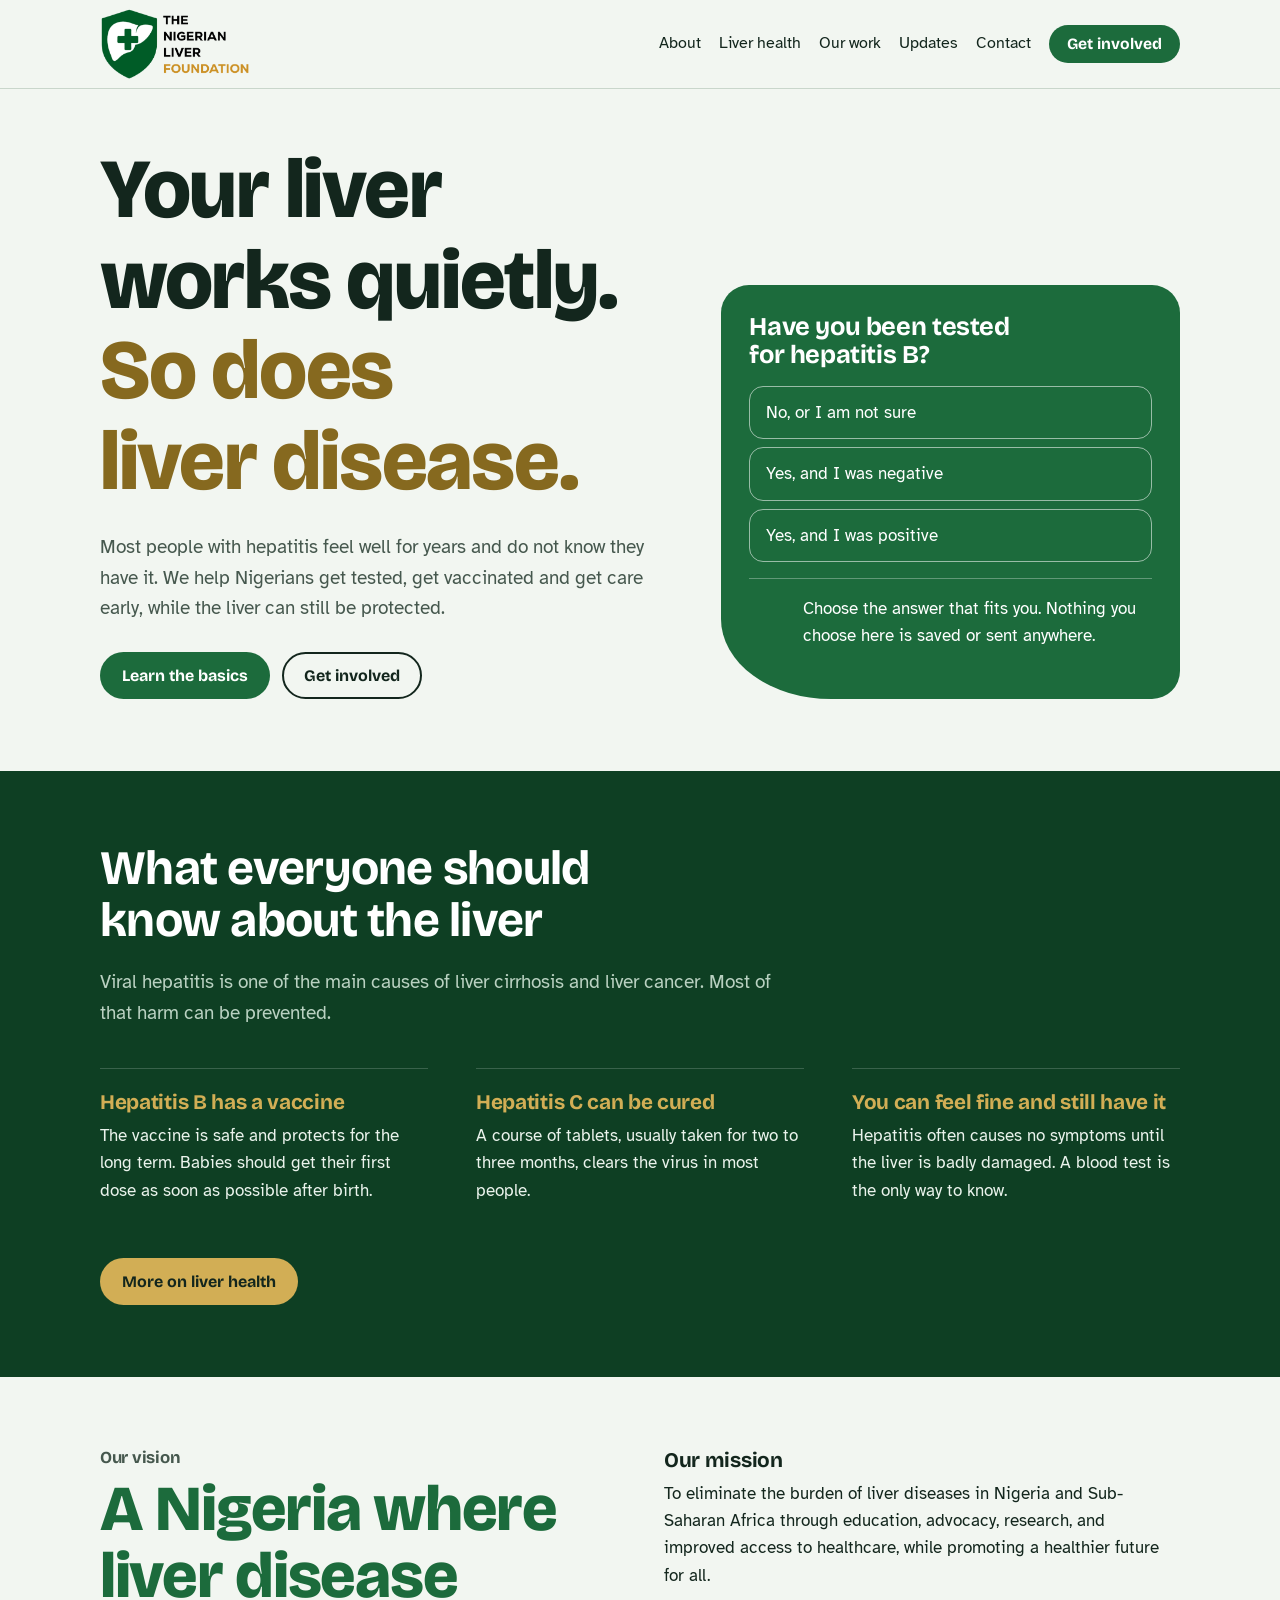
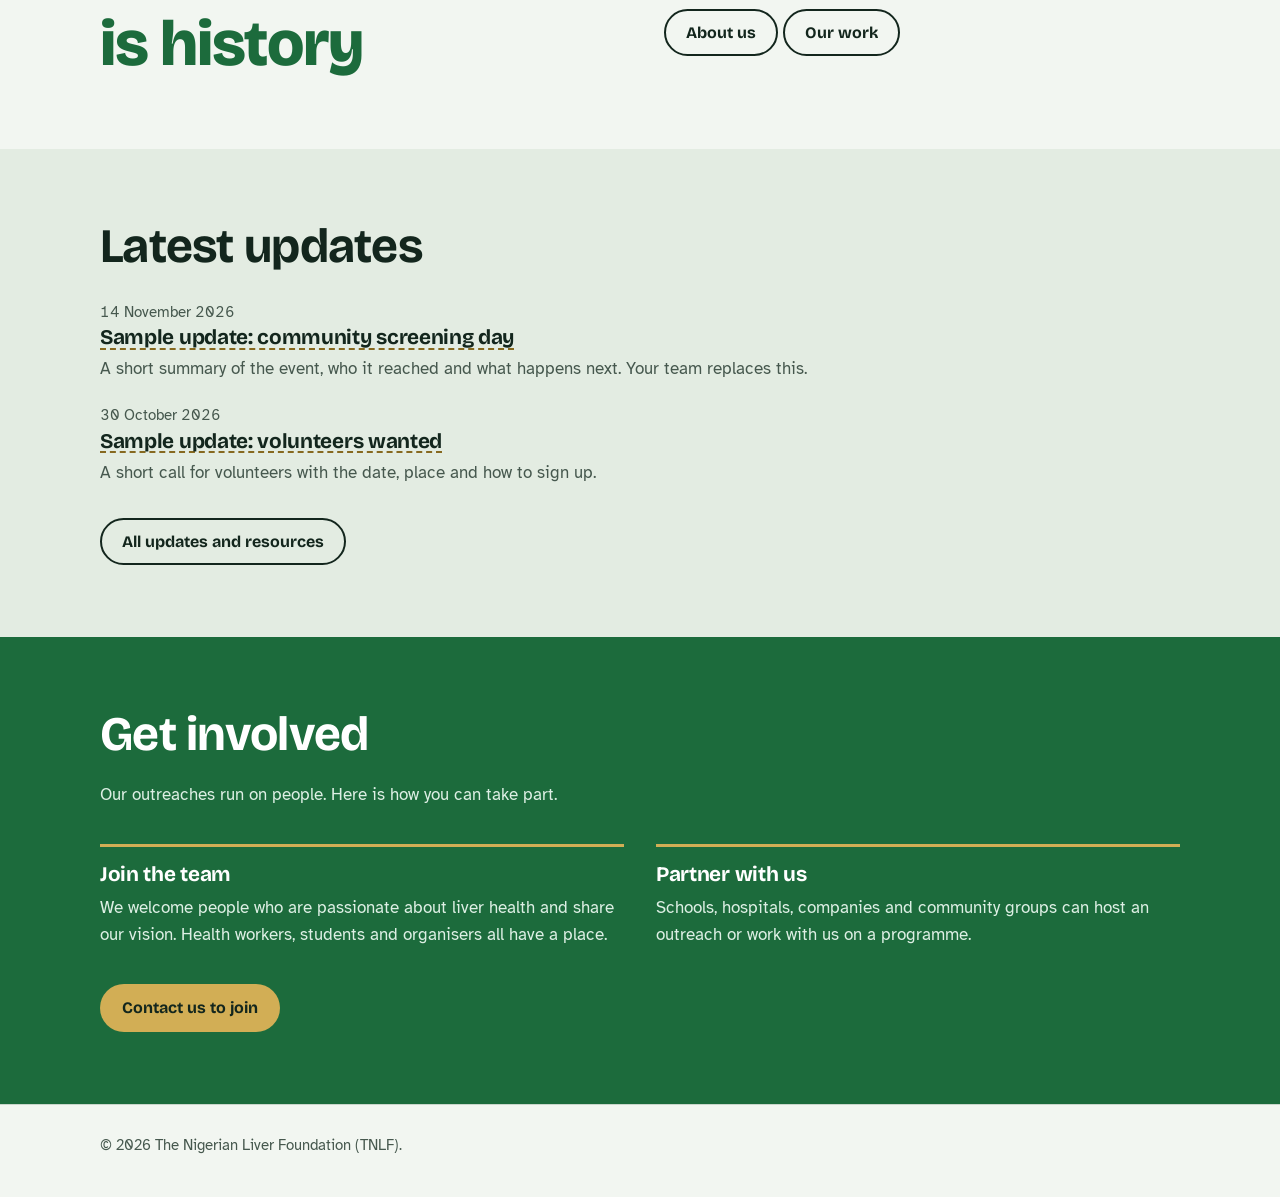
==== commit b2670ca3: "Use the full foundation logo in the header on every page Co-Authored-By: Claude Fable 5.2 <noreply@a" ====
--- a/index.html
+++ b/index.html
@@ -15,9 +15,8 @@
 
 <header class="top">
   <div class="wrap">
-    <a class="brand" href="index.html" aria-label="The Nigerian Liver Foundation, home">
-      <img class="mark" src="logo.png" alt="" width="143" height="176">
-      <span>The Nigerian Liver<br><span class="gold">Foundation</span></span>
+    <a class="brand" href="index.html">
+      <img class="logo" src="logo-full.png" alt="The Nigerian Liver Foundation" width="501" height="240">
     </a>
     <nav aria-label="Main">
       <a href="about.html">About</a>
--- a/styles.css
+++ b/styles.css
@@ -155,3 +155,7 @@
 .more { margin-top: 32px; }
 main { min-height: 60vh; }
 
+
+/* full logo in the header */
+.logo { height: 72px; width: auto; display: block; }
+@media (max-width: 820px) { .logo { height: 60px; } }
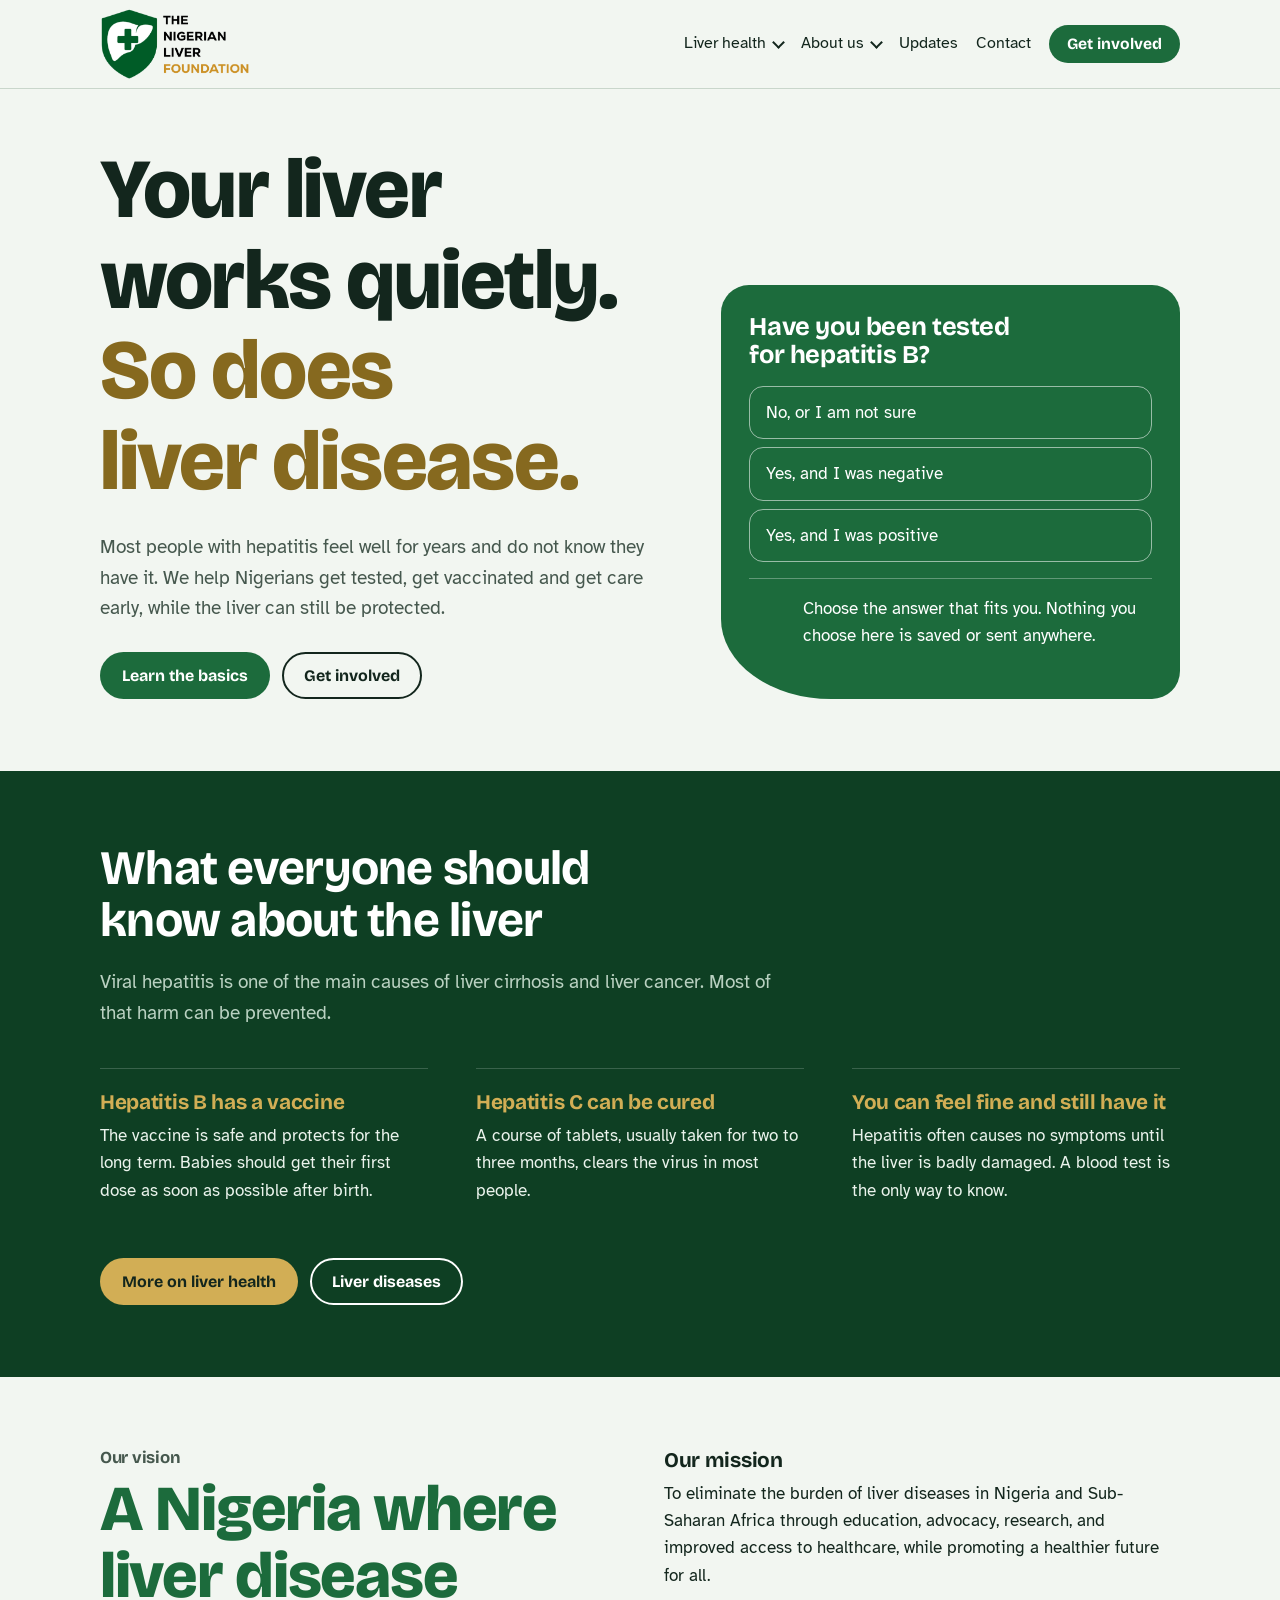
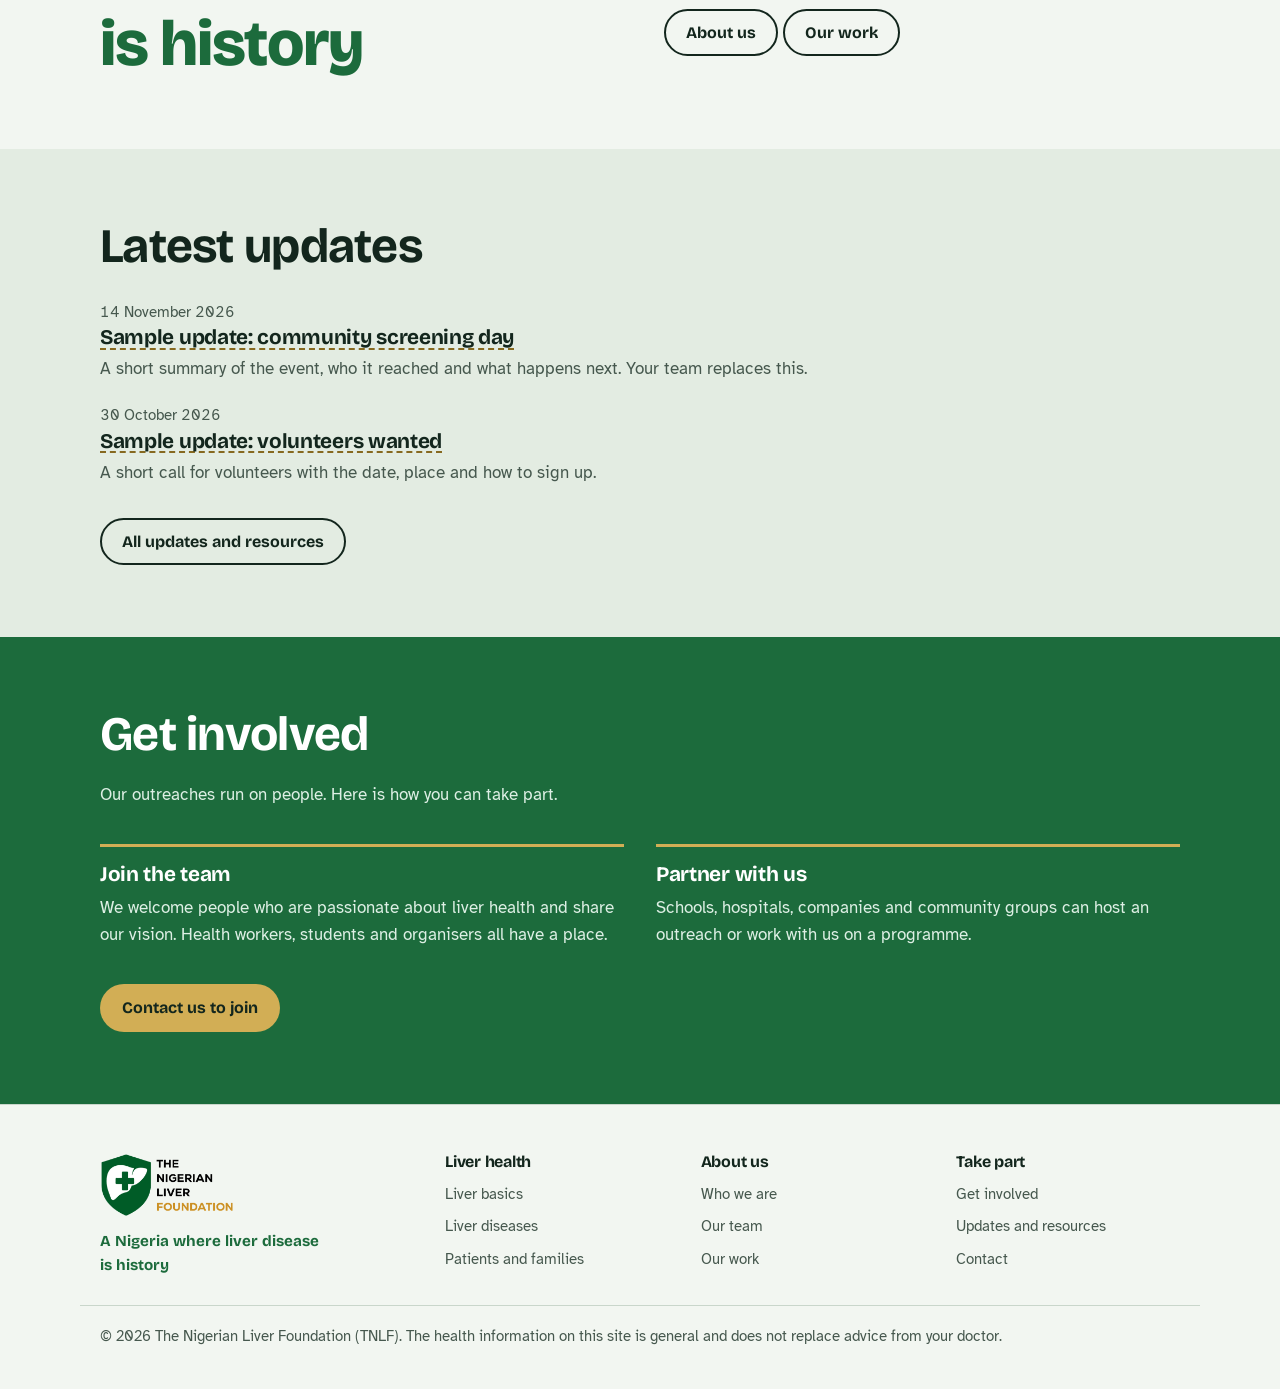
==== commit 71d55cea: "Add team, liver diseases and patient support pages with grouped menus and a fuller footer Co-Authore" ====
--- a/index.html
+++ b/index.html
@@ -19,9 +19,8 @@
       <img class="logo" src="logo-full.png" alt="The Nigerian Liver Foundation" width="501" height="240">
     </a>
     <nav aria-label="Main">
-      <a href="about.html">About</a>
-      <a href="liver-health.html">Liver health</a>
-      <a href="our-work.html">Our work</a>
+      <details class="menu"><summary>Liver health</summary><div class="menu-list"><a href="liver-health.html">Liver basics</a><a href="liver-diseases.html">Liver diseases</a><a href="support.html">Patients and families</a></div></details>
+      <details class="menu"><summary>About us</summary><div class="menu-list"><a href="about.html">Who we are</a><a href="our-team.html">Our team</a><a href="our-work.html">Our work</a></div></details>
       <a href="updates.html">Updates</a>
       <a href="contact.html">Contact</a>
       <a class="btn btn-green" href="get-involved.html">Get involved</a>
@@ -65,7 +64,7 @@
       <li><h3>Hepatitis C can be cured</h3><p>A course of tablets, usually taken for two to three months, clears the virus in most people.</p></li>
       <li><h3>You can feel fine and still have it</h3><p>Hepatitis often causes no symptoms until the liver is badly damaged. A blood test is the only way to know.</p></li>
     </ul>
-    <p class="more"><a class="btn btn-gold" href="liver-health.html">More on liver health</a></p>
+    <p class="more"><a class="btn btn-gold" href="liver-health.html">More on liver health</a> <a class="btn btn-line facts-line" href="liver-diseases.html">Liver diseases</a></p>
   </div>
 </section>
 
@@ -109,8 +108,17 @@
 </main>
 
 <footer>
-  <div class="wrap">
-    <p>© <span id="year">2026</span> The Nigerian Liver Foundation (TNLF).</p>
+  <div class="wrap foot-grid">
+    <div class="foot-brand">
+      <img class="logo" src="logo-full.png" alt="The Nigerian Liver Foundation" width="501" height="240">
+      <p data-k="about.vision">A Nigeria where liver disease is history</p>
+    </div>
+    <div class="foot-col"><h2>Liver health</h2><a href="liver-health.html">Liver basics</a><a href="liver-diseases.html">Liver diseases</a><a href="support.html">Patients and families</a></div>
+    <div class="foot-col"><h2>About us</h2><a href="about.html">Who we are</a><a href="our-team.html">Our team</a><a href="our-work.html">Our work</a></div>
+    <div class="foot-col"><h2>Take part</h2><a href="get-involved.html">Get involved</a><a href="updates.html">Updates and resources</a><a href="contact.html">Contact</a></div>
+  </div>
+  <div class="wrap foot-base">
+    <p>© <span id="year">2026</span> The Nigerian Liver Foundation (TNLF). The health information on this site is general and does not replace advice from your doctor.</p>
   </div>
 </footer>
 
--- a/styles.css
+++ b/styles.css
@@ -159,3 +159,56 @@
 /* full logo in the header */
 .logo { height: 72px; width: auto; display: block; }
 @media (max-width: 820px) { .logo { height: 60px; } }
+
+/* menus */
+.menu { position: relative; }
+.menu summary { list-style: none; cursor: pointer; padding: 6px 0; font-size: 0.98rem; display: flex; align-items: center; gap: 8px; }
+.menu summary::-webkit-details-marker { display: none; }
+.menu summary::after { content: ""; width: 7px; height: 7px; border-right: 2px solid currentColor; border-bottom: 2px solid currentColor; transform: translateY(-2px) rotate(45deg); }
+.menu[open] summary::after { transform: translateY(2px) rotate(225deg); }
+.menu summary.here { text-decoration: underline; text-decoration-thickness: 2px; text-underline-offset: 6px; }
+.menu-list { position: absolute; top: calc(100% + 6px); left: -12px; z-index: 10; min-width: 230px; display: flex; flex-direction: column; padding: 8px; background: var(--paper); border: 1px solid var(--line); border-radius: 12px; box-shadow: 0 14px 30px rgba(19, 38, 29, 0.14); }
+.top nav .menu-list a { padding: 10px 12px; border-radius: 8px; }
+.top nav .menu-list a:hover { background: var(--paper-deep); text-decoration: none; }
+.top nav .menu-list a[aria-current="page"] { text-decoration: none; background: var(--paper-deep); font-weight: 700; }
+@media (max-width: 820px) { .menu-list { left: 0; } }
+
+/* footer */
+footer .foot-grid { display: grid; grid-template-columns: 1.4fr repeat(3, minmax(0, 1fr)); gap: 32px; padding-top: 20px; padding-bottom: 28px; }
+.foot-brand { display: flex; flex-direction: column; gap: 12px; }
+.foot-brand p { font-family: var(--display); font-weight: 700; color: var(--green); max-width: 22ch; }
+.foot-col { display: flex; flex-direction: column; gap: 8px; }
+.foot-col h2 { font-size: 1rem; color: var(--ink); margin-bottom: 4px; }
+.foot-col a { color: var(--ink-soft); text-decoration: none; }
+.foot-col a:hover { color: var(--green-deep); text-decoration: underline; }
+footer .foot-base { border-top: 1px solid var(--line); padding-top: 18px; }
+@media (max-width: 820px) { footer .foot-grid { grid-template-columns: repeat(2, minmax(0, 1fr)); } .foot-brand { grid-column: 1 / -1; } }
+
+/* team */
+.team-group { margin-top: 44px; }
+.team-group > h2 { font-size: 1.5rem; padding-bottom: 12px; border-bottom: 2px solid var(--ink); }
+.team-grid { display: grid; grid-template-columns: repeat(auto-fill, minmax(230px, 1fr)); gap: 32px 28px; margin-top: 24px; }
+.member { display: flex; flex-direction: column; gap: 6px; }
+.member .photo { width: 100%; aspect-ratio: 4 / 5; object-fit: cover; border-radius: 16px 16px 16px 56px; background: var(--paper-deep); display: flex; align-items: center; justify-content: center; font-family: var(--display); font-weight: 800; font-size: 3.2rem; color: var(--green); margin-bottom: 8px; }
+.member .role { color: var(--gold-ink); font-weight: 700; }
+.member .bio { color: var(--ink-soft); font-size: 1rem; }
+.team-empty { margin-top: 28px; color: var(--ink-soft); }
+
+/* liver diseases + support */
+.jump { display: flex; flex-wrap: wrap; gap: 8px 10px; margin-top: 24px; }
+.jump a { border: 1.5px solid var(--green); border-radius: 999px; padding: 6px 14px; text-decoration: none; font-weight: 700; font-size: 0.98rem; }
+.jump a:hover { background: var(--green); color: #fff; }
+.cond { margin-top: 48px; padding-top: 28px; border-top: 2px solid var(--ink); scroll-margin-top: 110px; }
+.cond h2 { font-size: clamp(1.6rem, 3.6vw, 2.2rem); }
+.cond-what { font-size: 1.15rem; max-width: 62ch; margin-top: 10px; }
+.cond dl { margin: 20px 0 0; display: grid; grid-template-columns: minmax(0, 1fr) minmax(0, 3fr); gap: 0 32px; }
+.cond dt { font-family: var(--display); font-weight: 700; padding: 14px 0; border-top: 1px solid var(--line); }
+.cond dd { margin: 0; padding: 14px 0; border-top: 1px solid var(--line); color: var(--ink-soft); max-width: 64ch; }
+.disclaimer { margin-top: 36px; font-size: 0.95rem; color: var(--ink-soft); max-width: 70ch; }
+.row-h { font-size: 1.3rem; line-height: 1.2; }
+.steps, .plain { margin: 0; padding-left: 1.2em; color: var(--ink-soft); max-width: 60ch; display: flex; flex-direction: column; gap: 8px; }
+.facts .facts-line { border-color: #fff; color: #fff; }
+.facts .facts-line:hover { background: #fff; color: var(--green-deep); }
+.more { display: flex; flex-wrap: wrap; gap: 12px; }
+@media (max-width: 820px) { .cond dl { grid-template-columns: minmax(0, 1fr); } .cond dt { padding-bottom: 0; } .cond dd { border-top: 0; padding-top: 4px; } }
+.foot-brand .logo { height: 64px; width: auto; align-self: flex-start; }
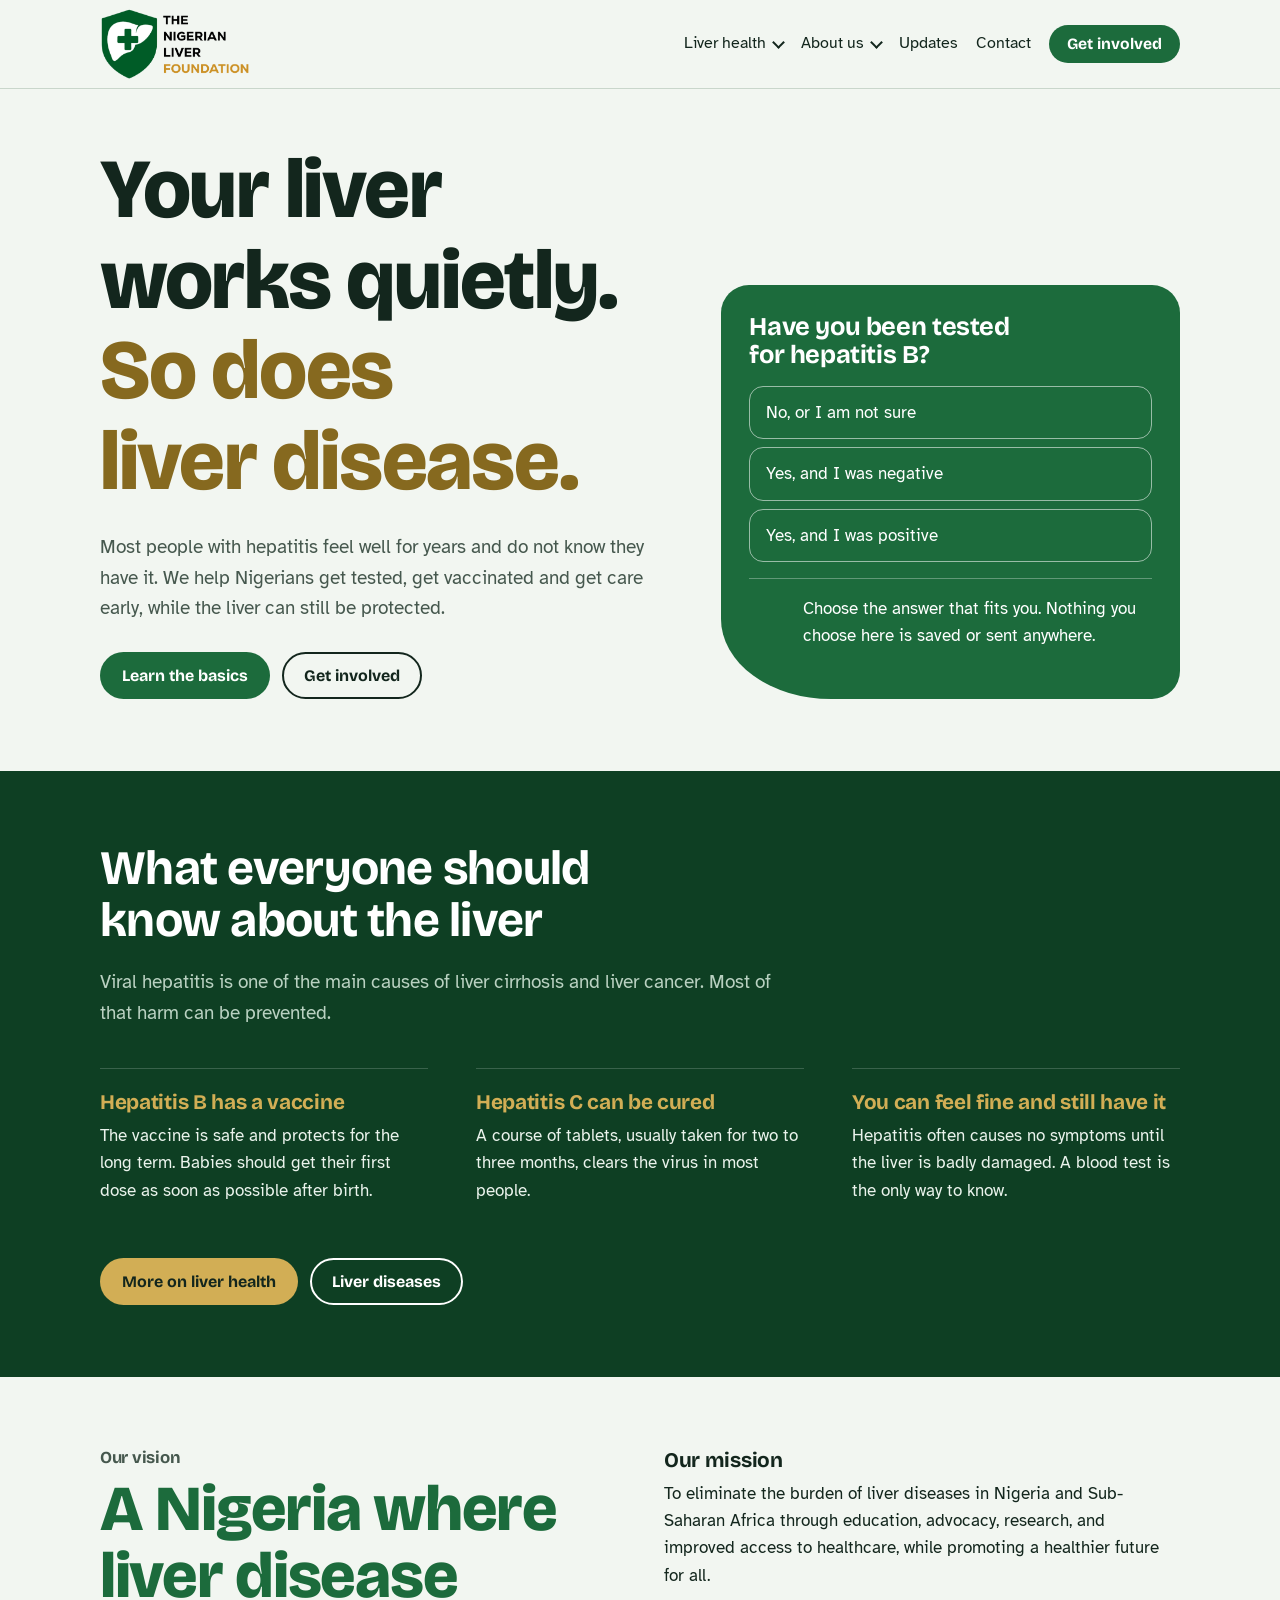
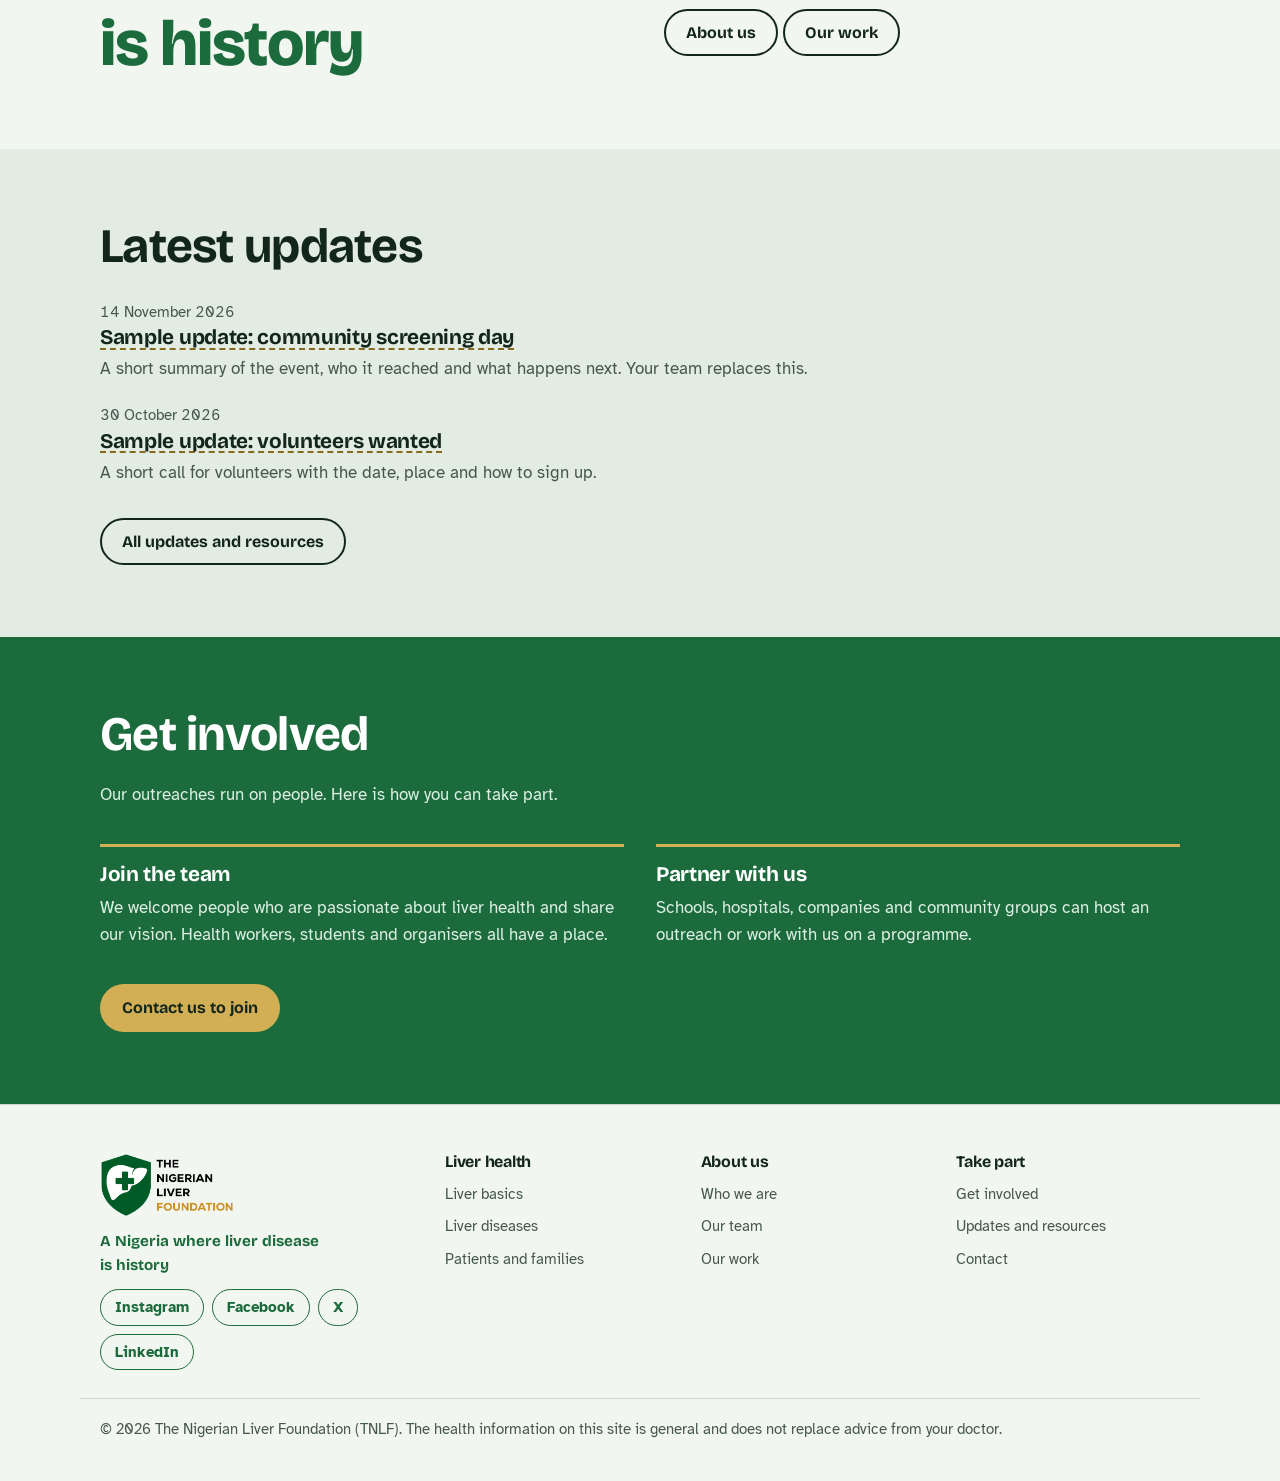
==== commit 0bc37e5e: "Add social links to the footer and version the stylesheet and script links Co-Authored-By: Claude Fa" ====
--- a/index.html
+++ b/index.html
@@ -9,7 +9,7 @@
 <link rel="preconnect" href="https://fonts.googleapis.com">
 <link rel="preconnect" href="https://fonts.gstatic.com" crossorigin>
 <link href="https://fonts.googleapis.com/css2?family=Atkinson+Hyperlegible:wght@400;700&family=Bricolage+Grotesque:opsz,wght@12..96,500;12..96,700;12..96,800&display=swap" rel="stylesheet">
-<link rel="stylesheet" href="styles.css">
+<link rel="stylesheet" href="styles.css?v=4">
 </head>
 <body>
 
@@ -112,6 +112,7 @@
     <div class="foot-brand">
       <img class="logo" src="logo-full.png" alt="The Nigerian Liver Foundation" width="501" height="240">
       <p data-k="about.vision">A Nigeria where liver disease is history</p>
+      <p class="foot-social" aria-label="Follow us"><a data-soc="instagram" href="https://www.instagram.com/thenigerianliverfoundation" rel="noopener">Instagram</a><a data-soc="facebook" href="https://www.facebook.com/share/1GESCUrgD4/" rel="noopener">Facebook</a><a data-soc="x" href="https://x.com/tnlfprojects" rel="noopener">X</a><a data-soc="linkedin" href="https://www.linkedin.com/company/the-nigerian-liver-foundation/" rel="noopener">LinkedIn</a></p>
     </div>
     <div class="foot-col"><h2>Liver health</h2><a href="liver-health.html">Liver basics</a><a href="liver-diseases.html">Liver diseases</a><a href="support.html">Patients and families</a></div>
     <div class="foot-col"><h2>About us</h2><a href="about.html">Who we are</a><a href="our-team.html">Our team</a><a href="our-work.html">Our work</a></div>
@@ -122,6 +123,6 @@
   </div>
 </footer>
 
-<script src="site.js"></script>
+<script src="site.js?v=4"></script>
 </body>
 </html>
--- a/styles.css
+++ b/styles.css
@@ -212,3 +212,9 @@
 .more { display: flex; flex-wrap: wrap; gap: 12px; }
 @media (max-width: 820px) { .cond dl { grid-template-columns: minmax(0, 1fr); } .cond dt { padding-bottom: 0; } .cond dd { border-top: 0; padding-top: 4px; } }
 .foot-brand .logo { height: 64px; width: auto; align-self: flex-start; }
+
+/* social links in the footer */
+.foot-social { display: flex; flex-wrap: wrap; gap: 8px; }
+.foot-brand .foot-social { font-family: var(--body); font-weight: 700; max-width: none; }
+.foot-social a { border: 1.5px solid var(--green); border-radius: 999px; padding: 5px 14px; text-decoration: none; font-size: 0.95rem; color: var(--green); }
+.foot-social a:hover { background: var(--green); color: #fff; }
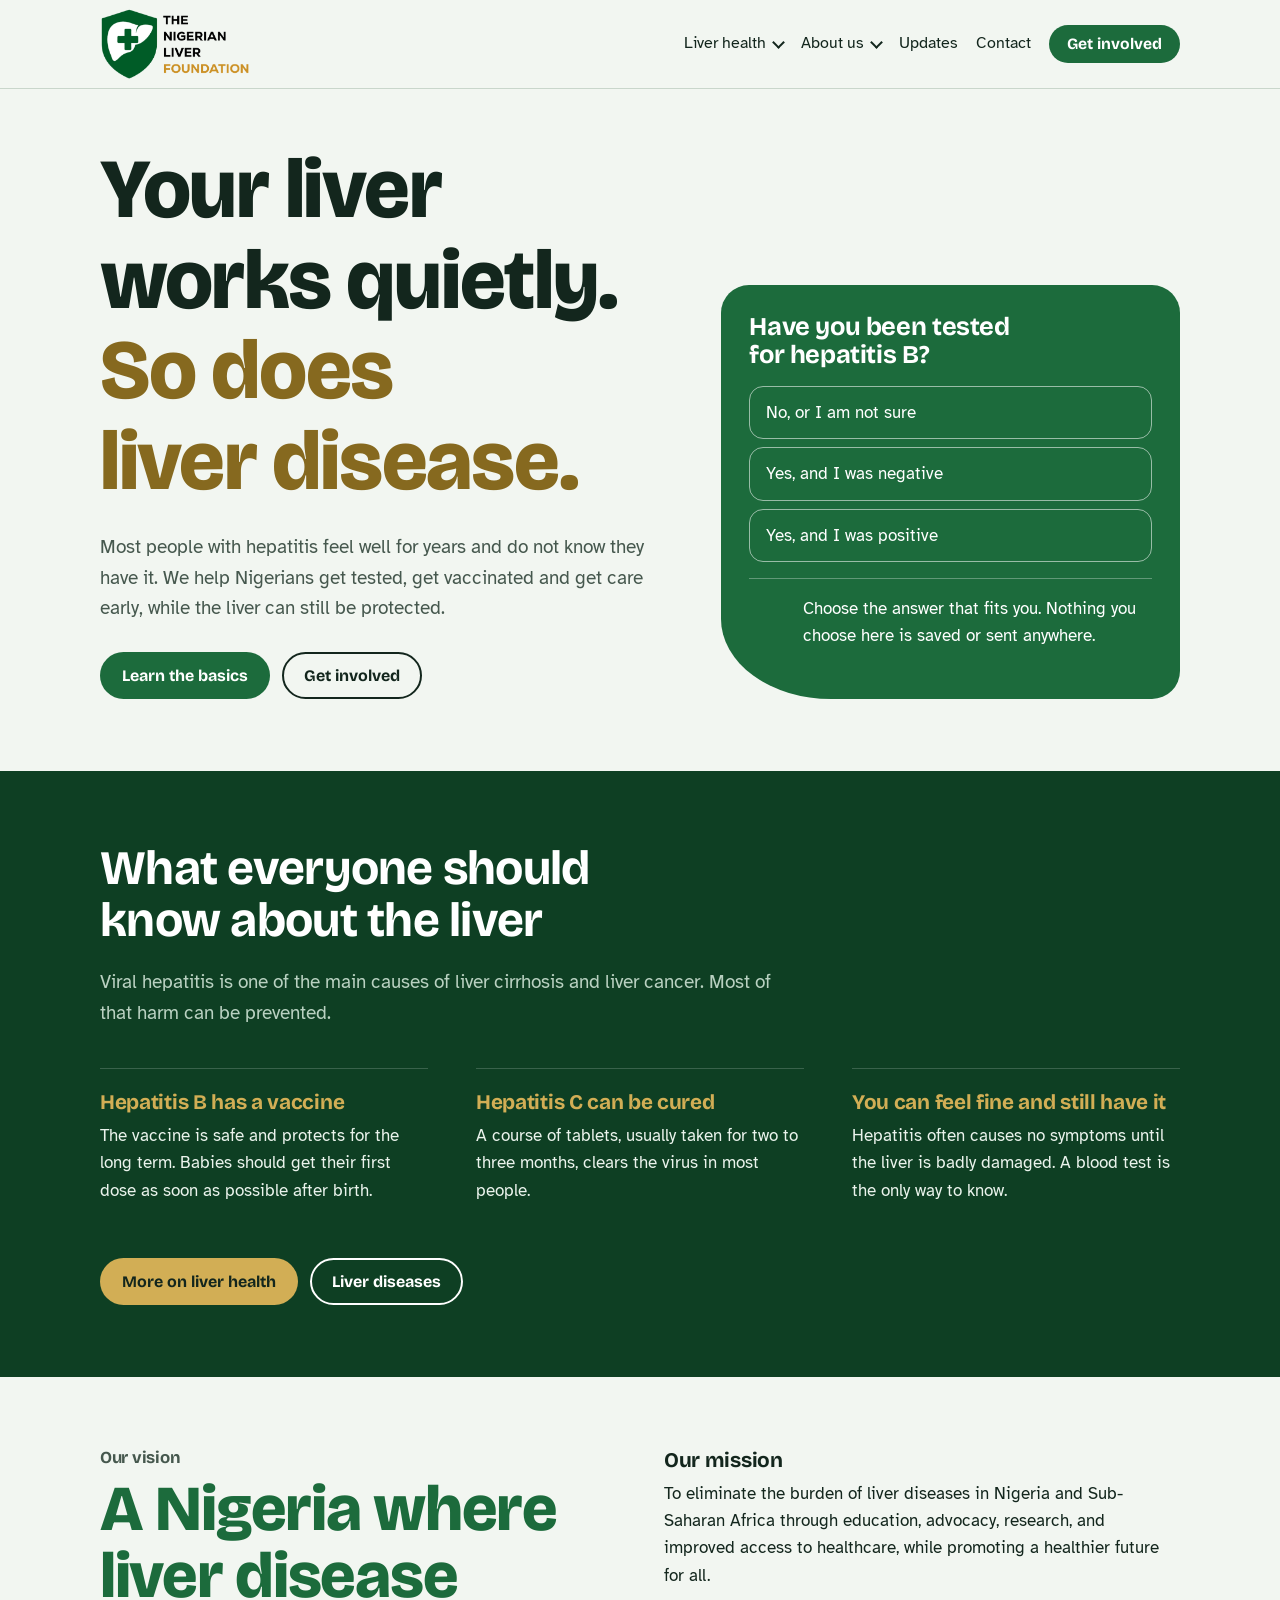
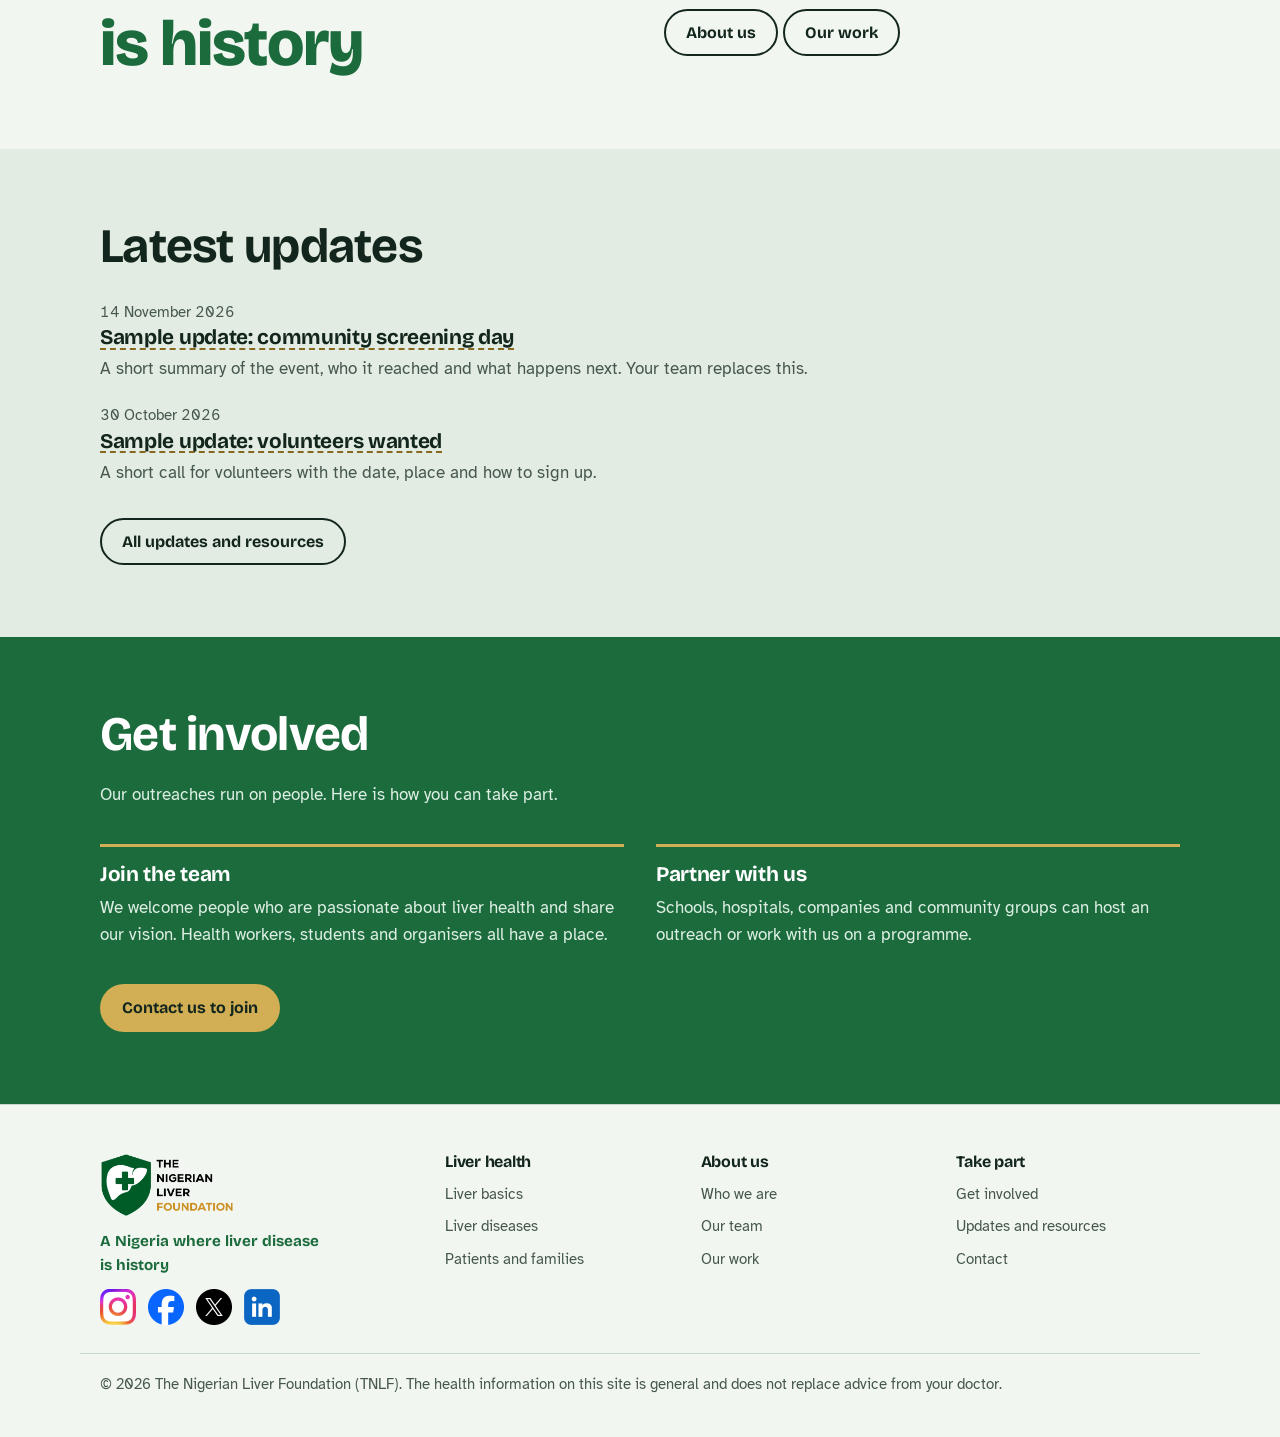
==== commit 8756a4ac: "Show social media icons in the footer and on the Contact page Co-Authored-By: Claude Fable 5.2 <nore" ====
--- a/index.html
+++ b/index.html
@@ -9,7 +9,7 @@
 <link rel="preconnect" href="https://fonts.googleapis.com">
 <link rel="preconnect" href="https://fonts.gstatic.com" crossorigin>
 <link href="https://fonts.googleapis.com/css2?family=Atkinson+Hyperlegible:wght@400;700&family=Bricolage+Grotesque:opsz,wght@12..96,500;12..96,700;12..96,800&display=swap" rel="stylesheet">
-<link rel="stylesheet" href="styles.css?v=4">
+<link rel="stylesheet" href="styles.css?v=5">
 </head>
 <body>
 
@@ -112,7 +112,7 @@
     <div class="foot-brand">
       <img class="logo" src="logo-full.png" alt="The Nigerian Liver Foundation" width="501" height="240">
       <p data-k="about.vision">A Nigeria where liver disease is history</p>
-      <p class="foot-social" aria-label="Follow us"><a data-soc="instagram" href="https://www.instagram.com/thenigerianliverfoundation" rel="noopener">Instagram</a><a data-soc="facebook" href="https://www.facebook.com/share/1GESCUrgD4/" rel="noopener">Facebook</a><a data-soc="x" href="https://x.com/tnlfprojects" rel="noopener">X</a><a data-soc="linkedin" href="https://www.linkedin.com/company/the-nigerian-liver-foundation/" rel="noopener">LinkedIn</a></p>
+      <p class="foot-social" aria-label="Follow us"><a data-soc="instagram" href="https://www.instagram.com/thenigerianliverfoundation" rel="noopener"><img src="icons/instagram.png" alt="Instagram" width="36" height="36"></a><a data-soc="facebook" href="https://www.facebook.com/share/1GESCUrgD4/" rel="noopener"><img src="icons/facebook.png" alt="Facebook" width="36" height="36"></a><a data-soc="x" href="https://x.com/tnlfprojects" rel="noopener"><img src="icons/x.png" alt="X" width="36" height="36"></a><a data-soc="linkedin" href="https://www.linkedin.com/company/the-nigerian-liver-foundation/" rel="noopener"><img src="icons/linkedin.png" alt="LinkedIn" width="36" height="36"></a></p>
     </div>
     <div class="foot-col"><h2>Liver health</h2><a href="liver-health.html">Liver basics</a><a href="liver-diseases.html">Liver diseases</a><a href="support.html">Patients and families</a></div>
     <div class="foot-col"><h2>About us</h2><a href="about.html">Who we are</a><a href="our-team.html">Our team</a><a href="our-work.html">Our work</a></div>
@@ -123,6 +123,6 @@
   </div>
 </footer>
 
-<script src="site.js?v=4"></script>
+<script src="site.js?v=5"></script>
 </body>
 </html>
--- a/styles.css
+++ b/styles.css
@@ -218,3 +218,12 @@
 .foot-brand .foot-social { font-family: var(--body); font-weight: 700; max-width: none; }
 .foot-social a { border: 1.5px solid var(--green); border-radius: 999px; padding: 5px 14px; text-decoration: none; font-size: 0.95rem; color: var(--green); }
 .foot-social a:hover { background: var(--green); color: #fff; }
+
+/* social icons */
+.foot-social { gap: 12px; align-items: center; }
+.foot-social a { border: 0; padding: 0; border-radius: 10px; display: block; line-height: 0; }
+.foot-social a:hover { background: none; opacity: 0.8; }
+.foot-social img, .contact .social img { width: 36px; height: 36px; display: block; }
+.contact .social { gap: 12px; align-items: center; }
+.contact .social a { display: block; line-height: 0; }
+.contact .social a:hover { opacity: 0.8; }
